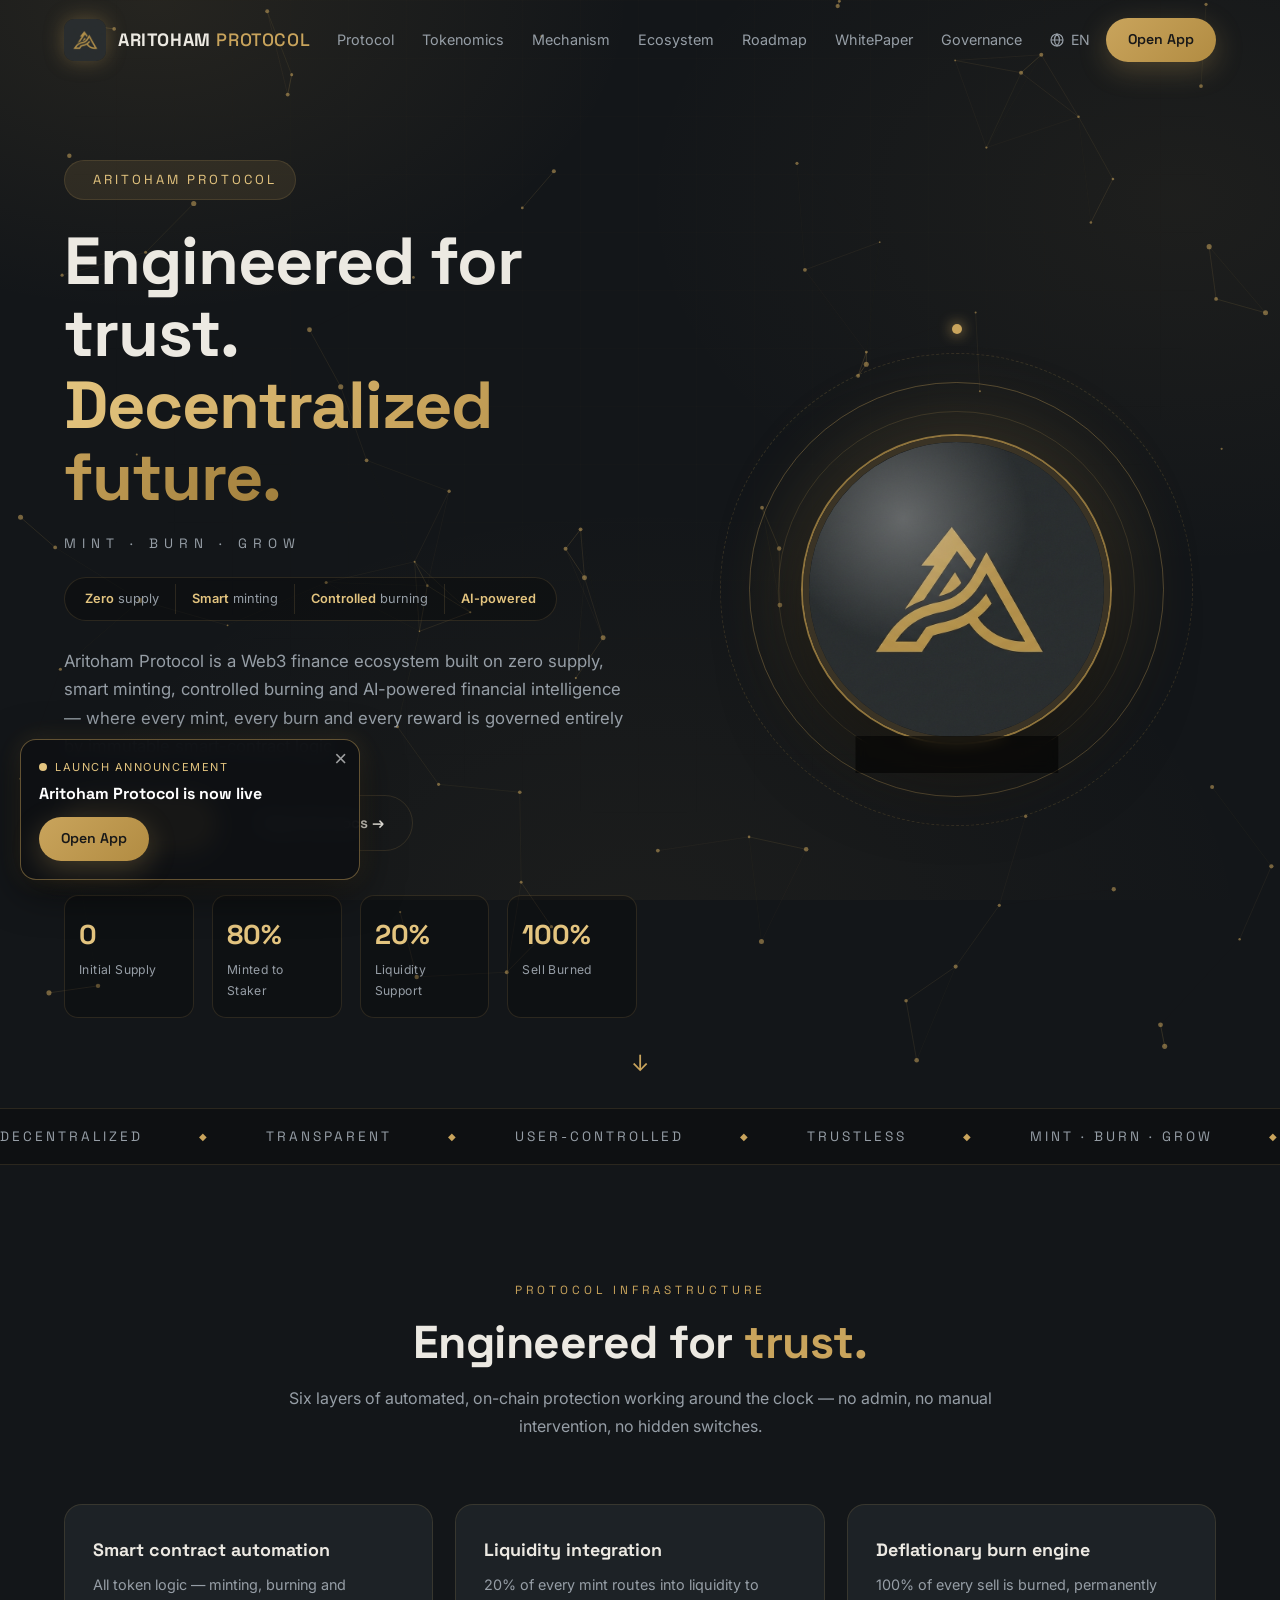
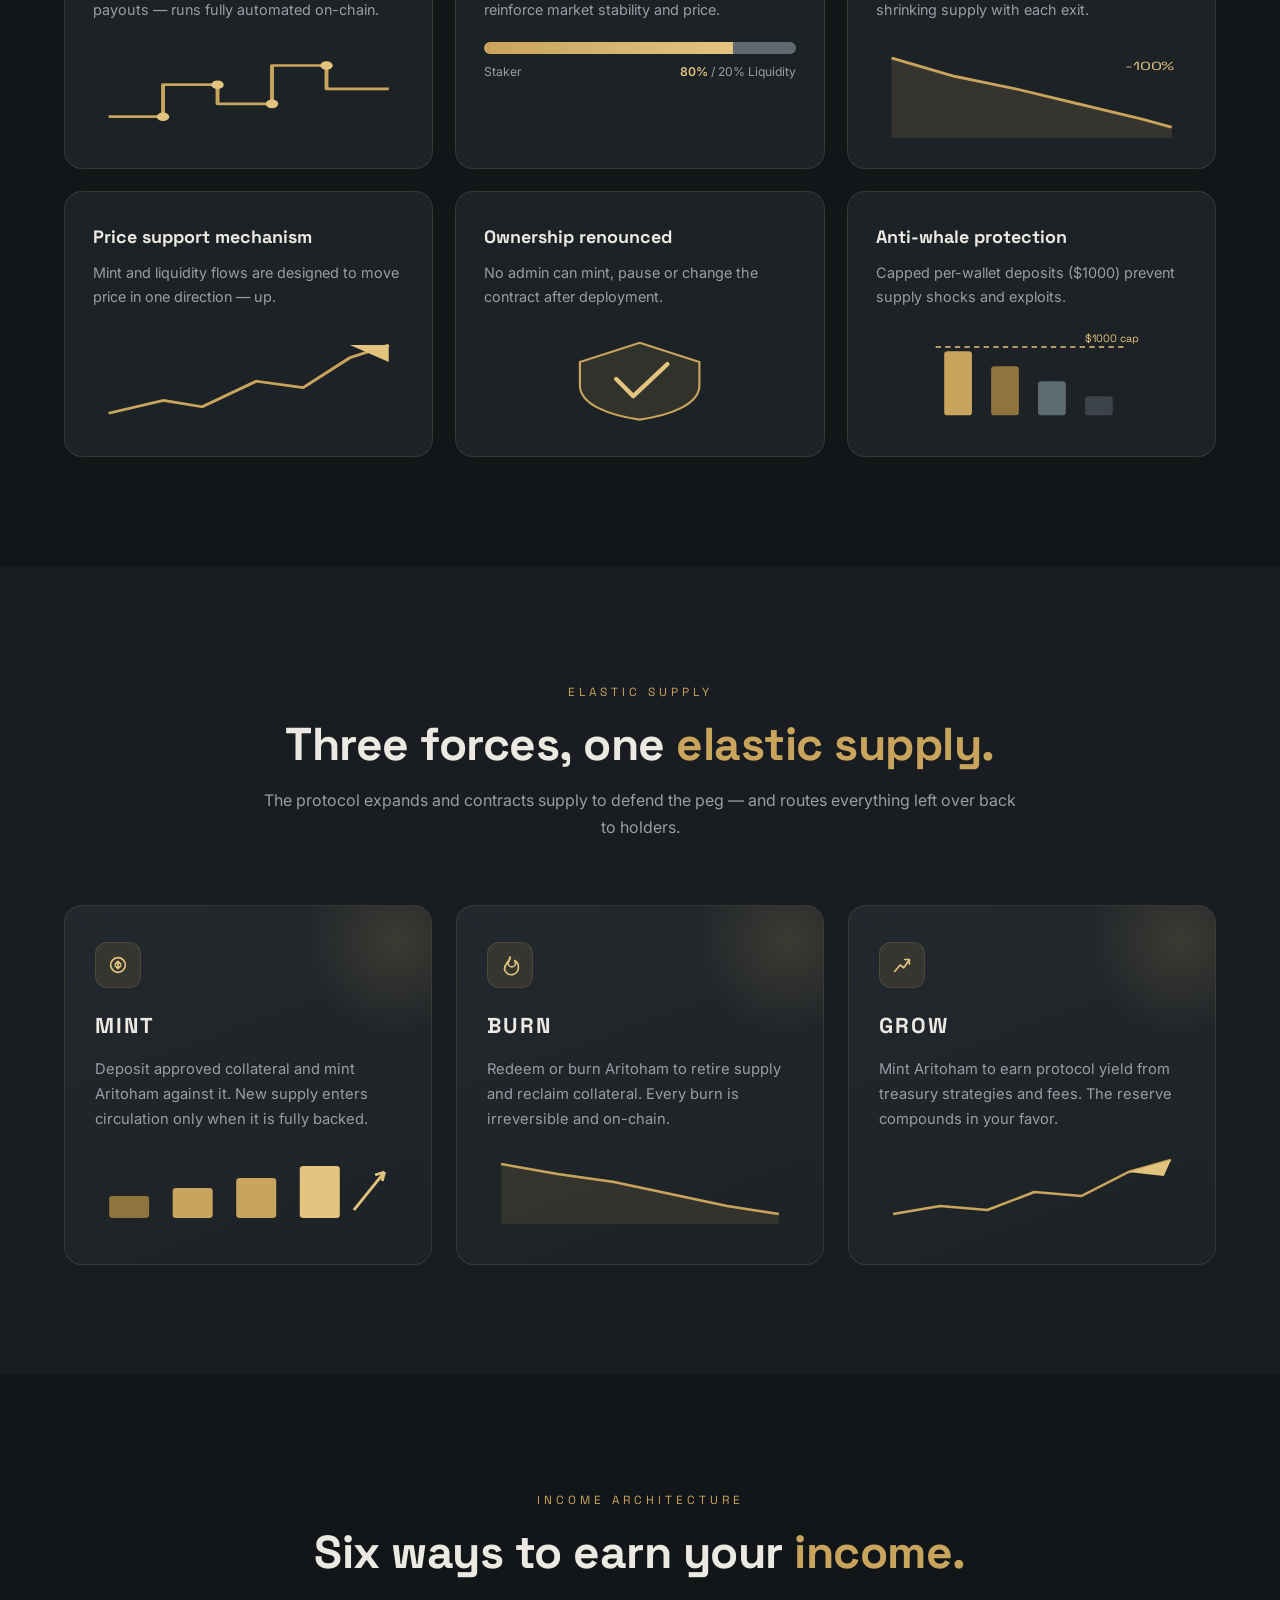
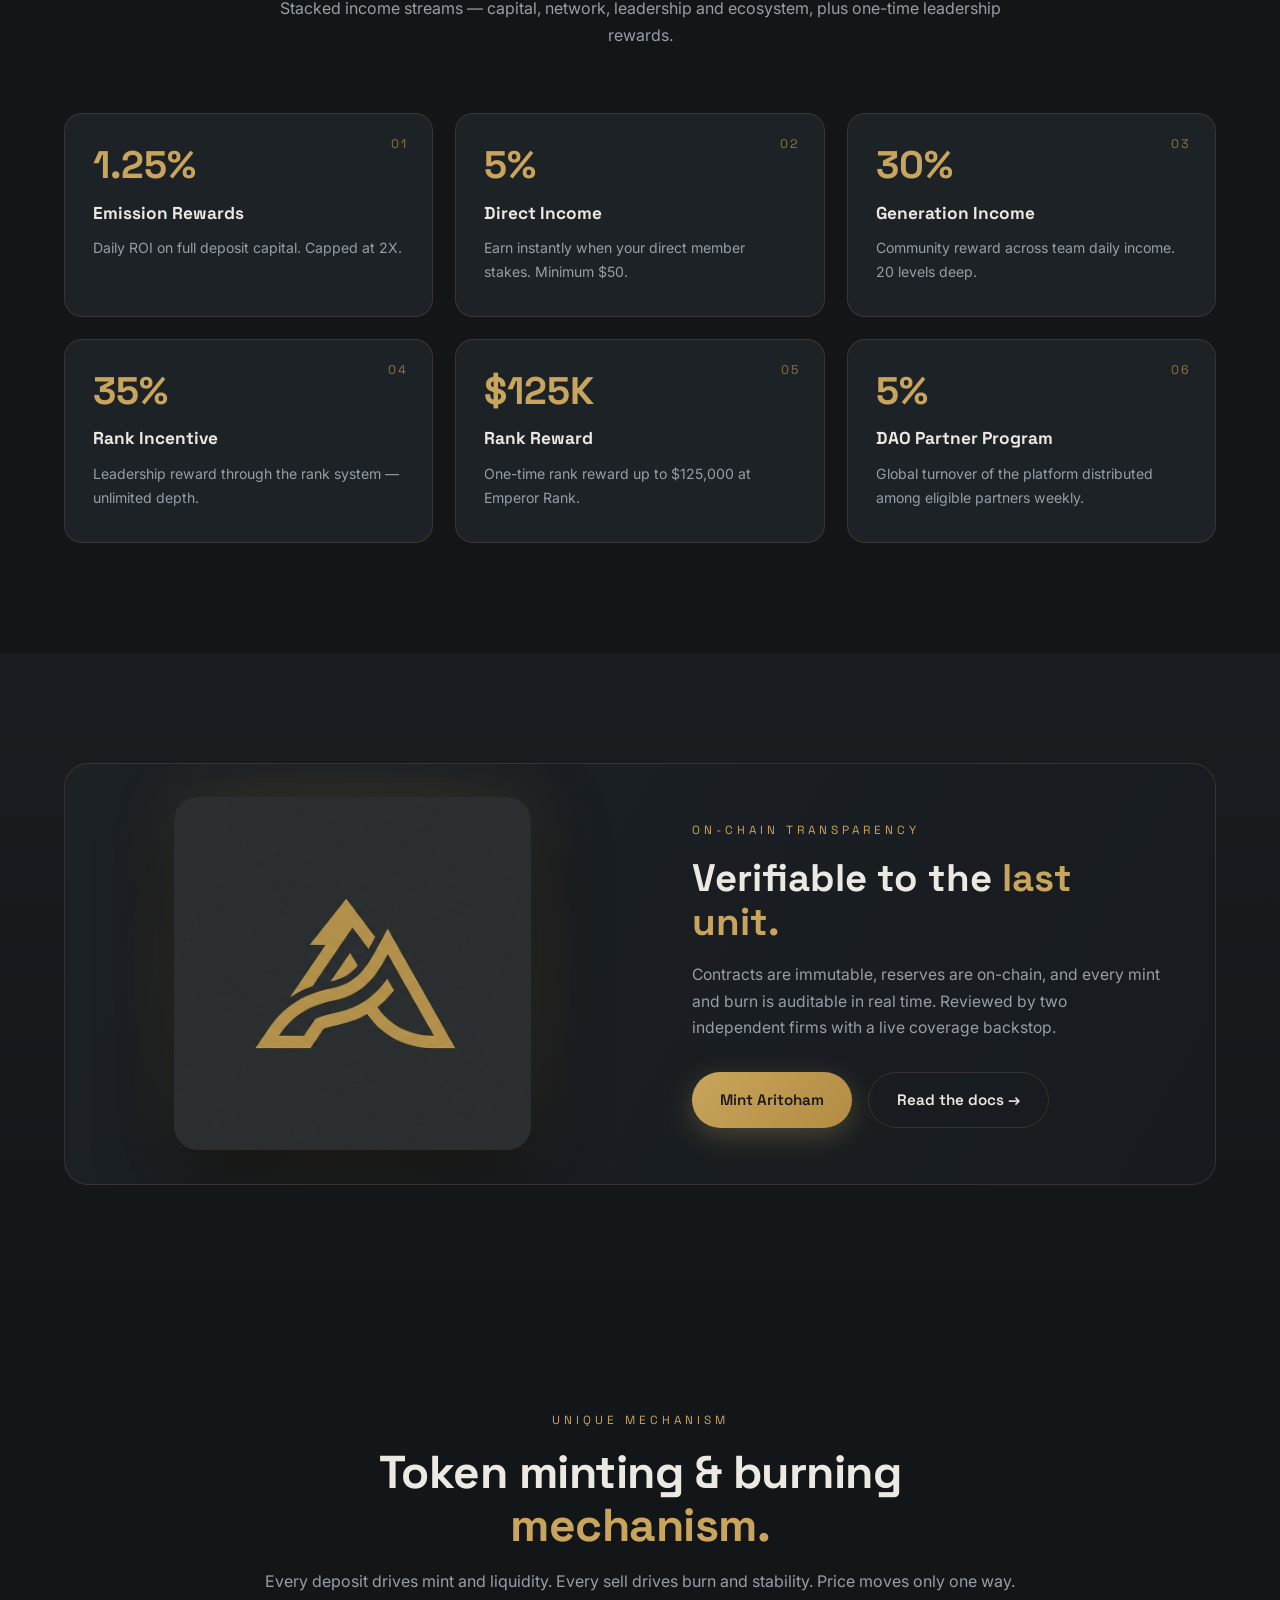
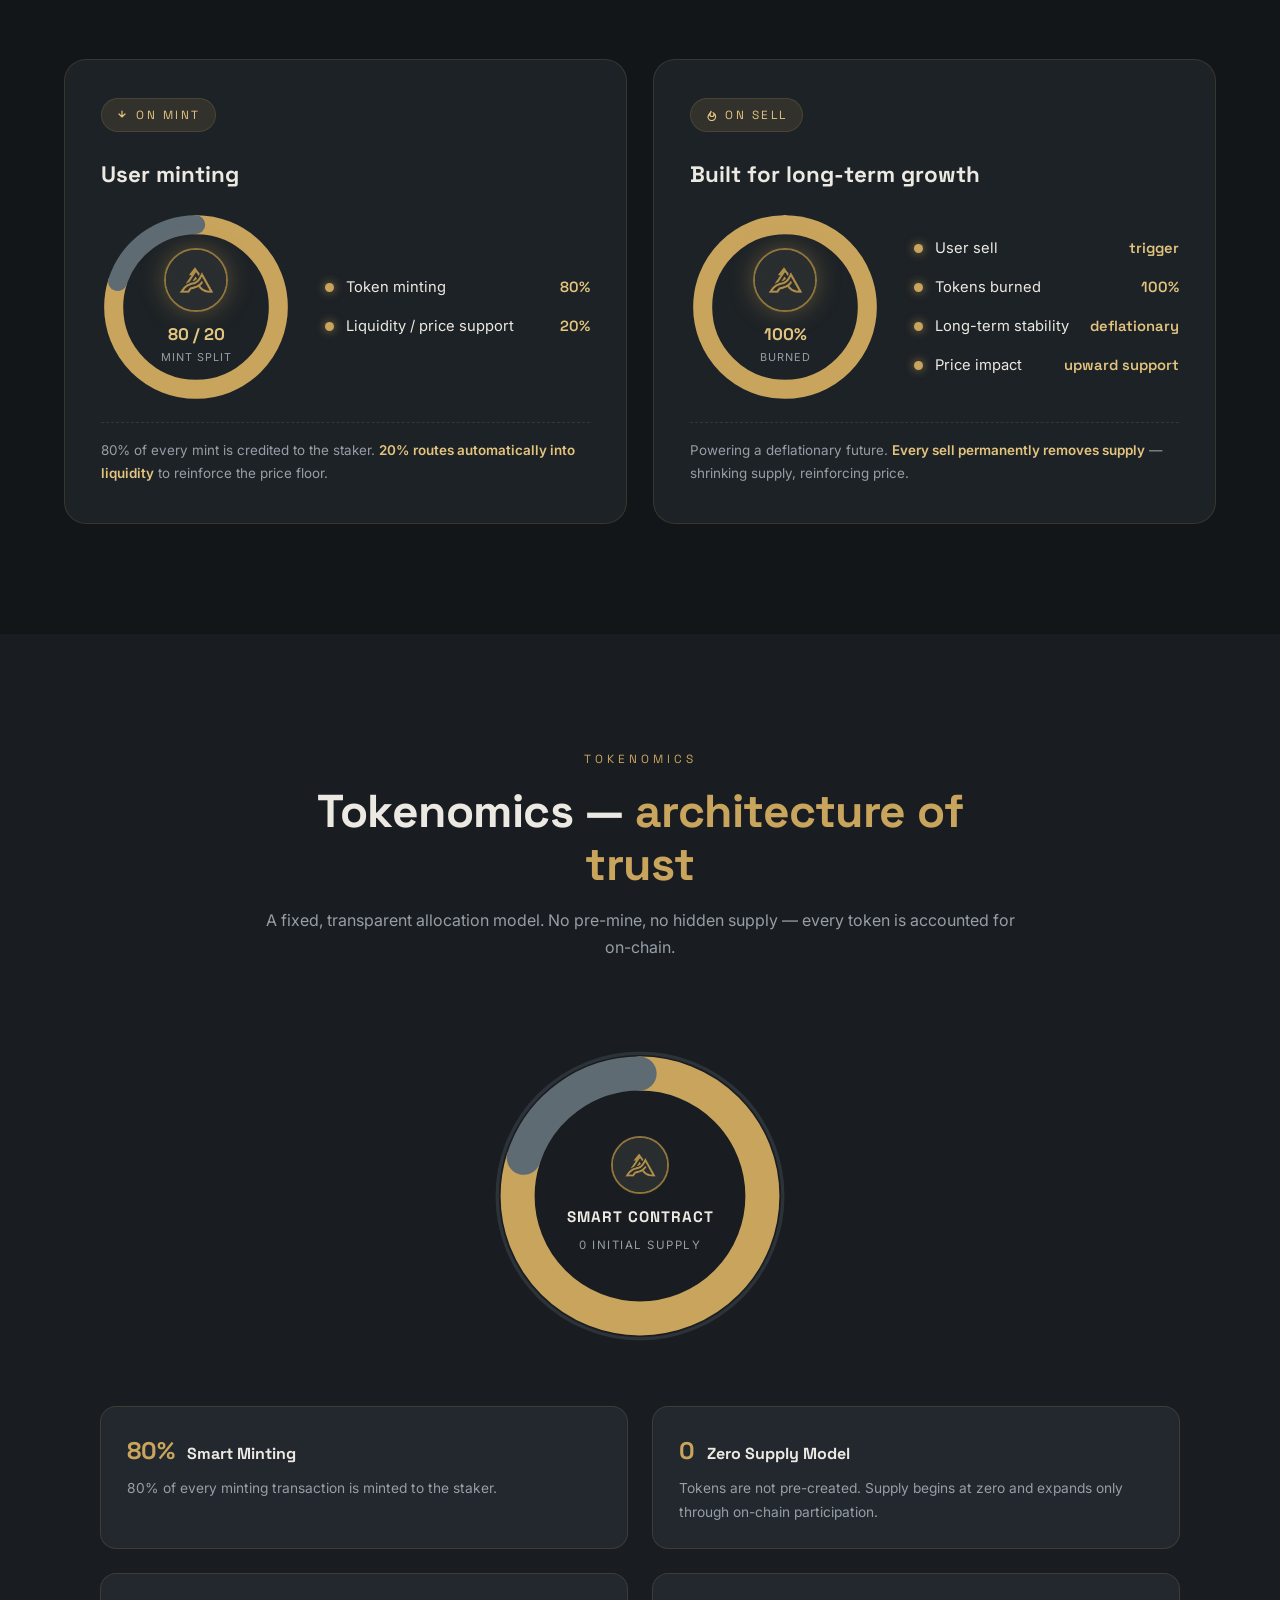
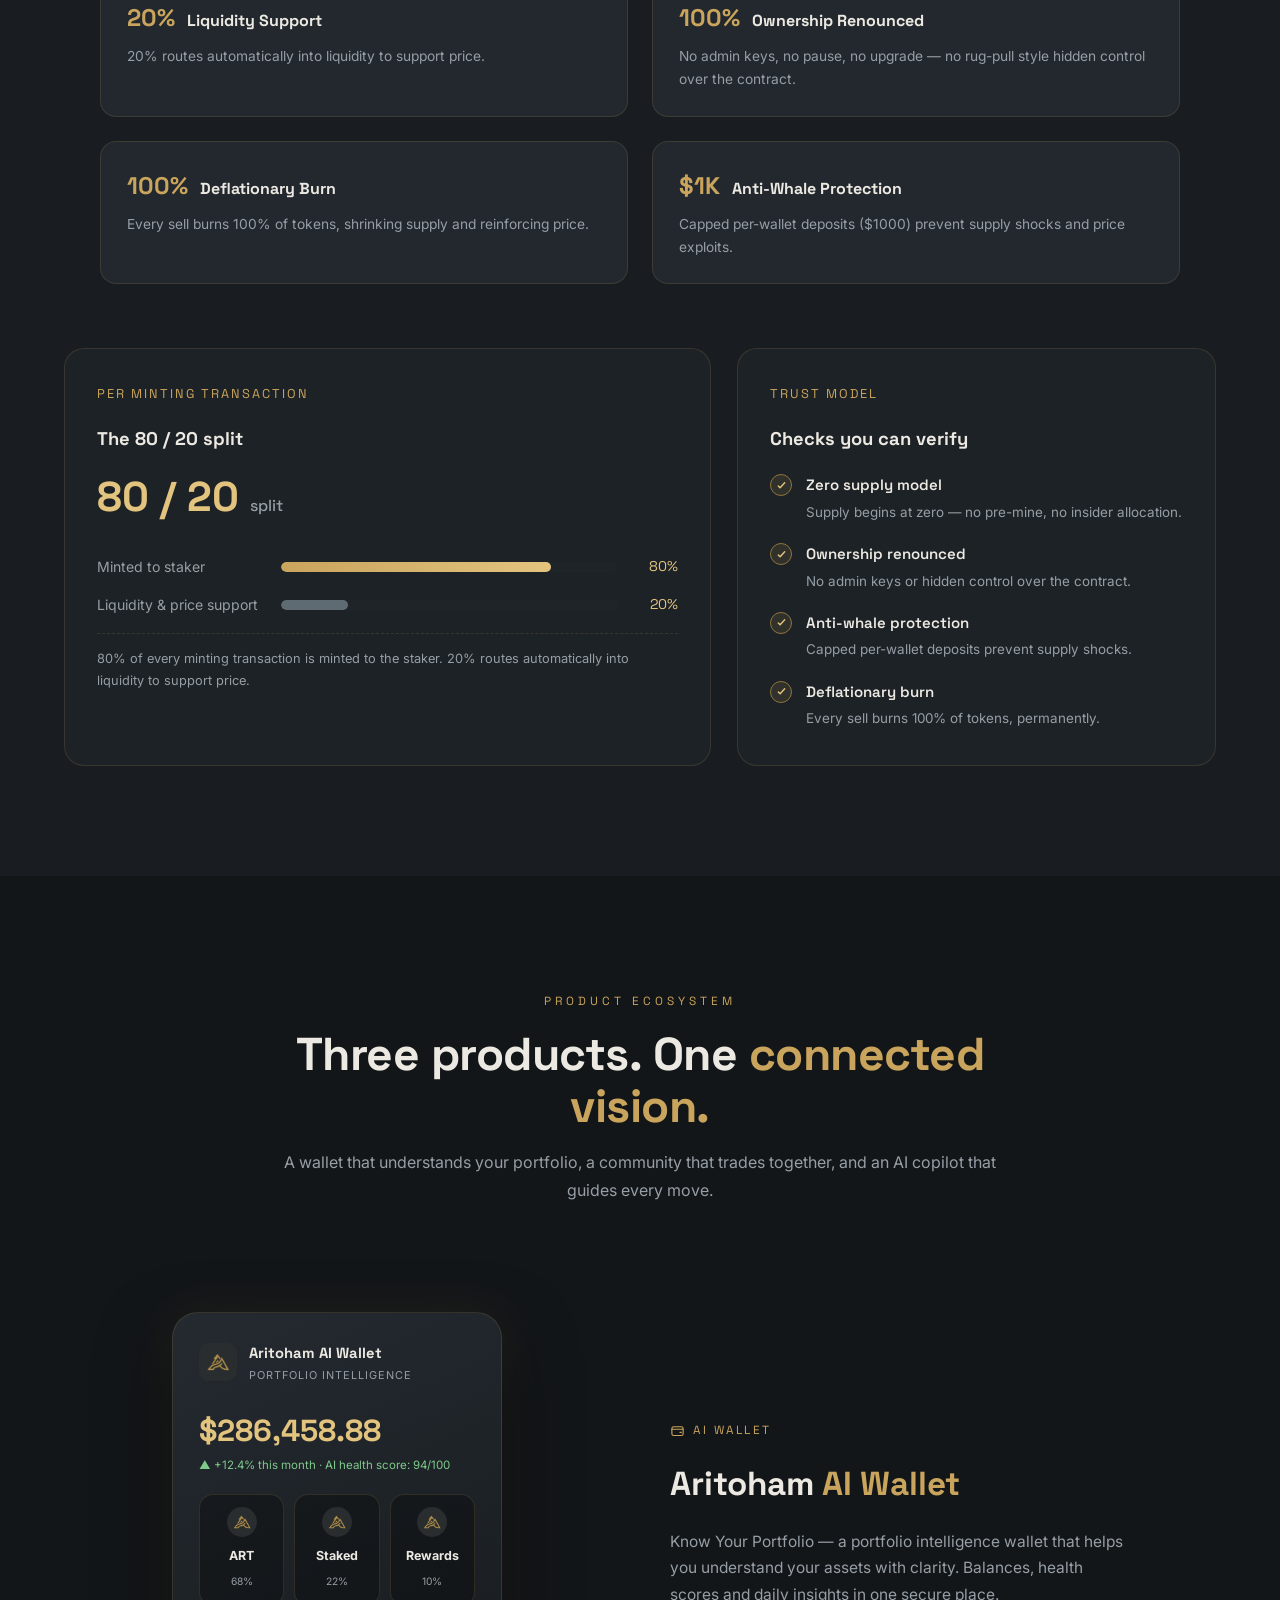
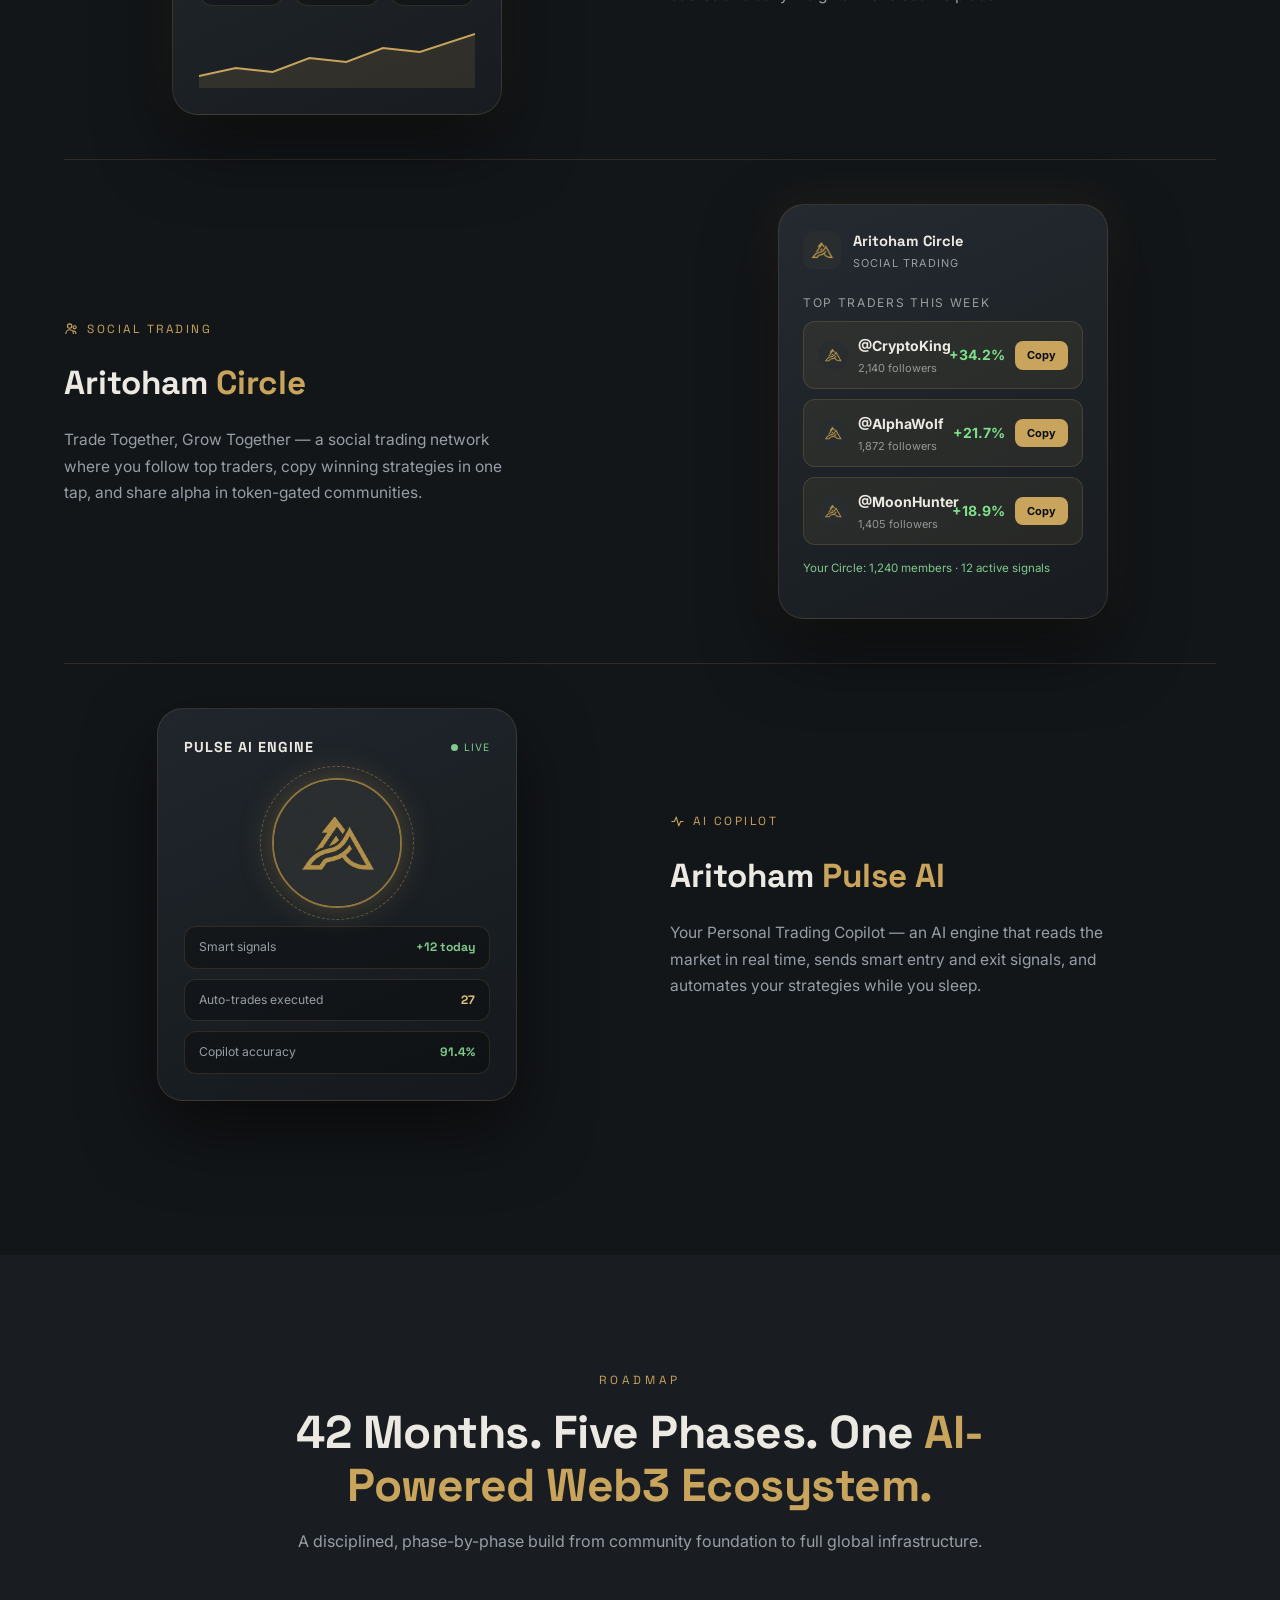
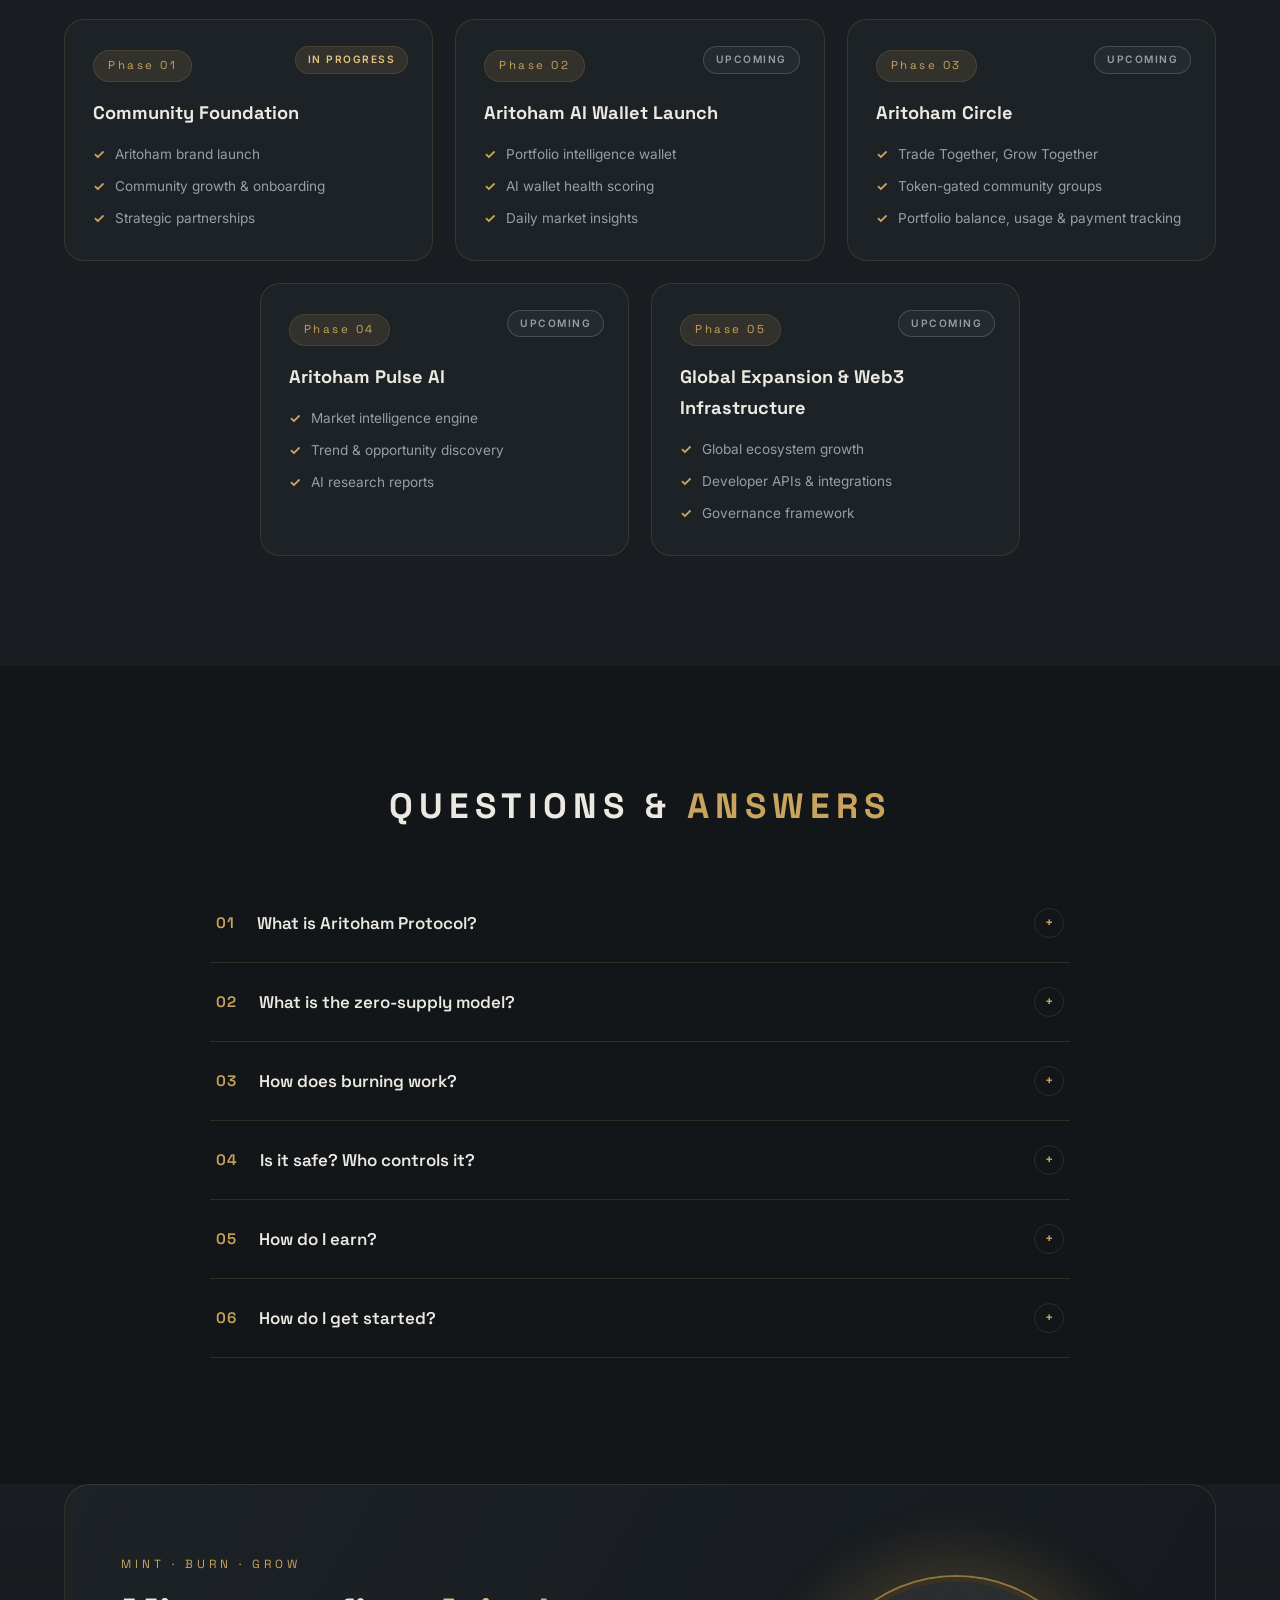
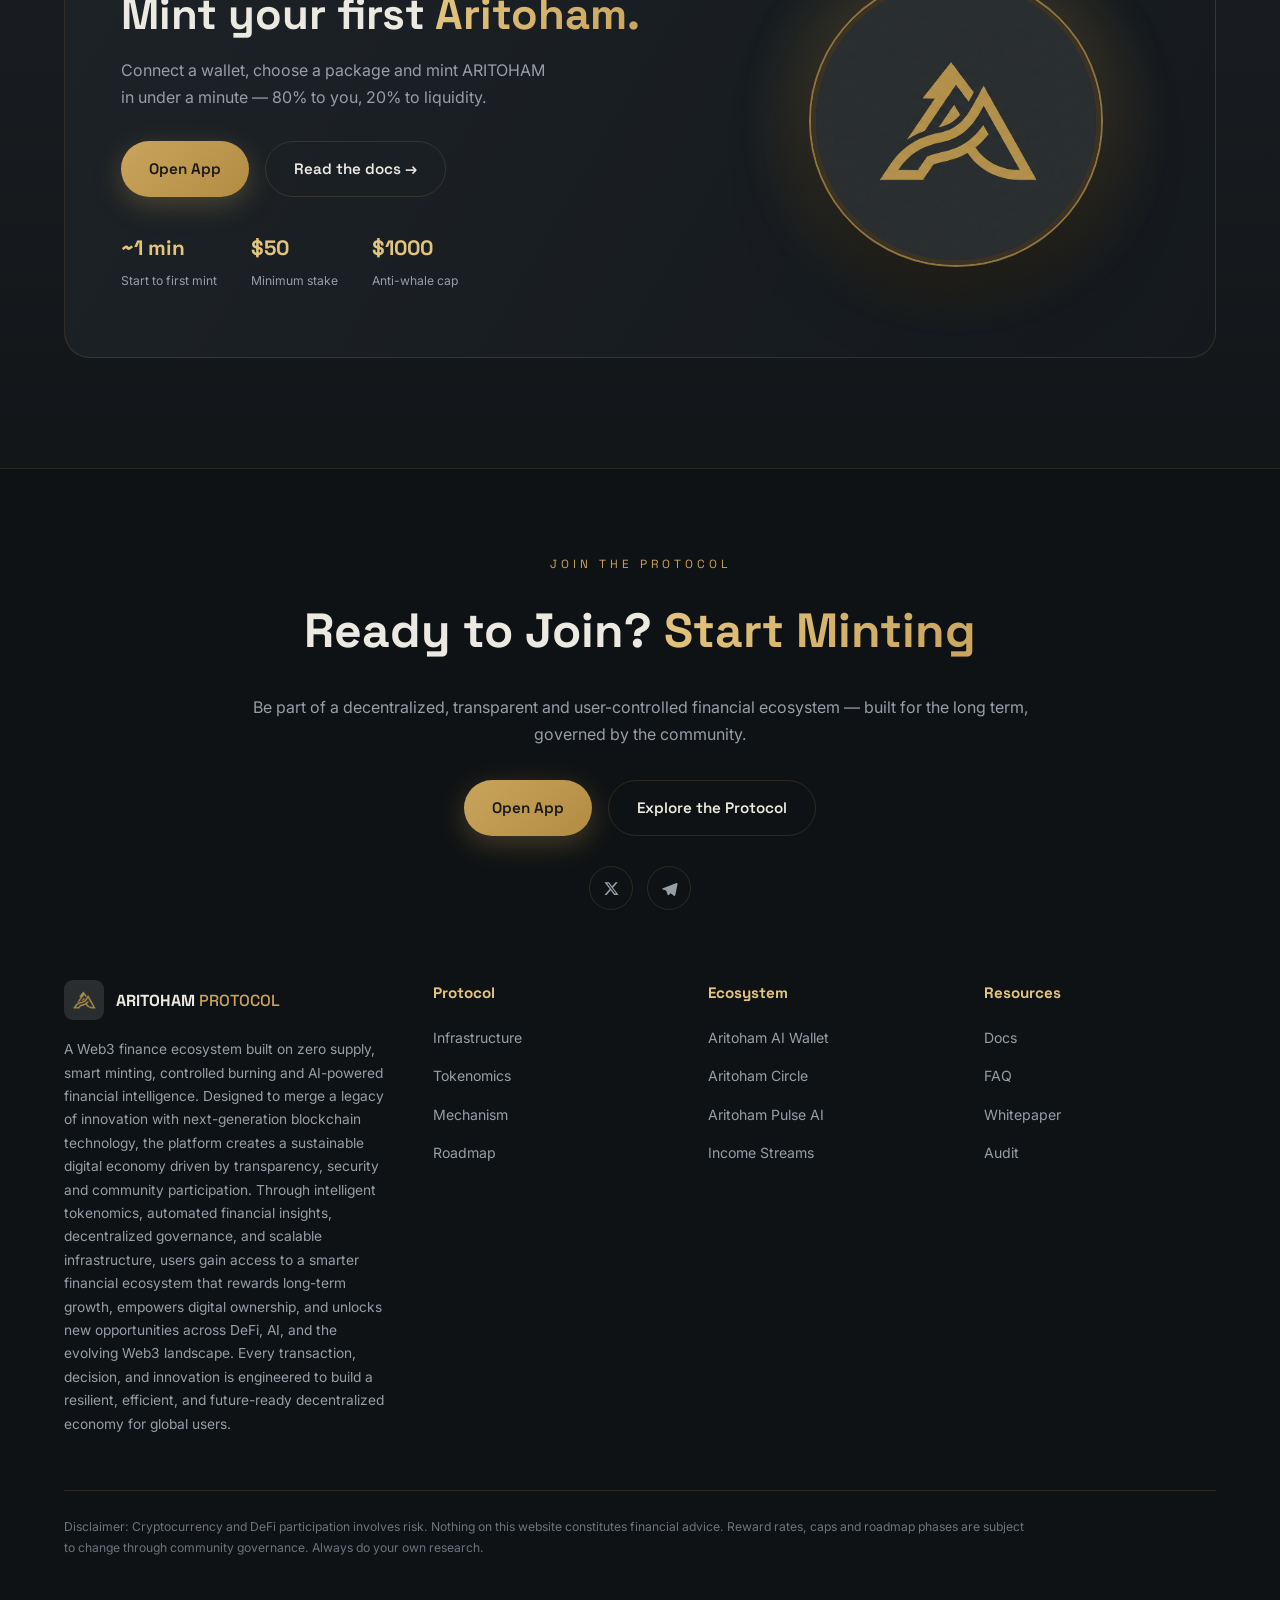
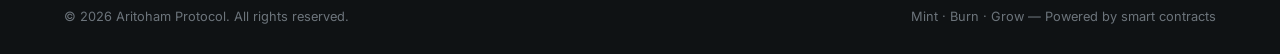
==== index.html @ d70d18da "white paper added" ====
<!DOCTYPE html>
<html lang="en">
<head>
  <meta charset="UTF-8" />
  <meta name="viewport" content="width=device-width, initial-scale=1.0" />
  <title>Aritoham Protocol — Mint · Burn · Grow | Zero Supply. Smart Minting. AI-Powered Finance.</title>
  <meta name="description" content="Aritoham Protocol is a Web3 finance ecosystem built on zero supply, smart minting, controlled burning and AI-powered financial intelligence." />
  <link rel="icon" type="image/png" href="assets/logo.png" />
  <link rel="preconnect" href="https://fonts.googleapis.com" />
  <link rel="preconnect" href="https://fonts.gstatic.com" crossorigin />
  <link href="https://fonts.googleapis.com/css2?family=Inter:wght@400;500;600&family=Space+Grotesk:wght@500;600;700&display=swap" rel="stylesheet" />
  <link rel="stylesheet" href="styles.css" />
</head>
<body>

  <div class="bg-glow"></div>
  <div class="bg-grid"></div>

  <!-- ================= HEADER ================= -->
  <header id="header">
    <div class="container nav">
      <a href="#home" class="brand">
        <img src="assets/logo.png" alt="Aritoham Protocol logo" />
        <span>ARITOHAM <em>PROTOCOL</em></span>
      </a>

      <ul class="nav-links" id="navLinks">
        <li><a href="#protocol" class="nav-a">Protocol</a></li>
        <li><a href="#tokenomics" class="nav-a">Tokenomics</a></li>
        <li><a href="#mechanism" class="nav-a">Mechanism</a></li>
        <li><a href="#ecosystem" class="nav-a">Ecosystem</a></li>
        <li><a href="#roadmap" class="nav-a">Roadmap</a></li>
        <li><a href="whitepaper.html" target="_blank" class="nav-a">WhitePaper</a></li>
        <li><a href="#faq" class="nav-a">Governance</a></li>
      </ul>

      <div class="nav-right">
        <span class="lang">
          <svg viewBox="0 0 24 24" fill="none" stroke-width="1.8"><circle cx="12" cy="12" r="9"/><path d="M3 12h18M12 3c2.5 2.6 3.8 5.7 3.8 9S14.5 18.4 12 21c-2.5-2.6-3.8-5.7-3.8-9S9.5 5.6 12 3z"/></svg>
          EN
        </span>
        <a href="#mint" class="btn btn-gold btn-sm">Open App</a>
        <button class="hamburger" id="hamburger" aria-label="Toggle menu"><span></span><span></span><span></span></button>
      </div>
    </div>
  </header>

  <!-- ================= HERO ================= -->
  <section class="hero" id="home">
    <canvas id="particles"></canvas>
    <div class="container">
      <div>
        <div class="hero-badge reveal"><span class="dot"></span> ARITOHAM PROTOCOL</div>
        <h1 class="reveal">Engineered for trust.<br /><span class="gold">Decentralized future.</span></h1>
        <div class="tagline reveal">Mint · Burn · Grow</div>
        <div class="hero-pill reveal">
          <span><b>Zero</b> supply</span><span><b>Smart</b> minting</span><span><b>Controlled</b> burning</span><span><b>AI-powered</b></span>
        </div>
        <p class="lead reveal">
          Aritoham Protocol is a Web3 finance ecosystem built on zero supply, smart minting,
          controlled burning and AI-powered financial intelligence — where every mint, every
          burn and every reward is governed entirely by immutable smart-contract logic.
        </p>
        <div class="hero-btns reveal">
          <a href="#mint" class="btn btn-gold">Connect now</a>
          <a href="#faq" class="btn btn-ghost">Read the docs &rarr;</a>
        </div>
        <div class="hero-stats reveal">
          <div class="stat"><div class="num" data-count="0">0</div><div class="lbl">Initial Supply</div></div>
          <div class="stat"><div class="num"><span data-count="80">0</span>%</div><div class="lbl">Minted to Staker</div></div>
          <div class="stat"><div class="num"><span data-count="20">0</span>%</div><div class="lbl">Liquidity Support</div></div>
          <div class="stat"><div class="num"><span data-count="100">0</span>%</div><div class="lbl">Sell Burned</div></div>
        </div>
      </div>

      <div class="hero-visual reveal">
        <div class="coin-wrap">
          <div class="coin-ring"></div>
          <div class="coin-ring r2"></div>
          <div class="coin-ring r3"></div>
          <div class="coin-orbit"><i></i></div>
          <div class="coin"><img src="assets/logo.png" alt="Aritoham coin" /></div>
          <div class="coin-chip">ARITOHAM PROTOCOL</div>
        </div>
      </div>
    </div>
    <div class="scroll-hint">&darr;</div>
  </section>

  <!-- ================= MARQUEE ================= -->
  <div class="marquee" aria-hidden="true">
    <div class="marquee-track">
      <span>Decentralized</span><span>Transparent</span><span>User-Controlled</span><span>Trustless</span>
      <span>Mint · Burn · Grow</span><span>AI-Powered Intelligence</span>
      <span>Decentralized</span><span>Transparent</span><span>User-Controlled</span><span>Trustless</span>
      <span>Mint · Burn · Grow</span><span>AI-Powered Intelligence</span>
    </div>
  </div>

  <!-- ================= ENGINEERED FOR TRUST ================= -->
  <section id="protocol">
    <div class="container">
      <div class="section-head reveal">
        <span class="eyebrow">Protocol Infrastructure</span>
        <h2>Engineered for <span class="gold">trust.</span></h2>
        <p>Six layers of automated, on-chain protection working around the clock — no admin, no manual intervention, no hidden switches.</p>
      </div>

      <div class="trust-grid">
        <div class="t-card reveal">
          <h3>Smart contract automation</h3>
          <p>All token logic — minting, burning and payouts — runs fully automated on-chain.</p>
          <div class="chart">
            <svg viewBox="0 0 200 90" preserveAspectRatio="none">
              <path d="M10 70 L45 70 L45 40 L80 40 L80 58 L115 58 L115 22 L150 22 L150 44 L190 44" fill="none" stroke="#c9a45c" stroke-width="2.5" stroke-linejoin="round"/>
              <circle cx="45" cy="70" r="4" fill="#e3c47f"/><circle cx="80" cy="40" r="4" fill="#e3c47f"/><circle cx="115" cy="58" r="4" fill="#e3c47f"/><circle cx="150" cy="22" r="4" fill="#e3c47f"/>
            </svg>
          </div>
        </div>

        <div class="t-card reveal" style="transition-delay:.07s">
          <h3>Liquidity integration</h3>
          <p>20% of every mint routes into liquidity to reinforce market stability and price.</p>
          <div class="split-bar"><i class="b1"></i><i class="b2"></i></div>
          <div class="split-lbl"><span>Staker</span><span><b>80%</b> / 20% Liquidity</span></div>
        </div>

        <div class="t-card reveal" style="transition-delay:.14s">
          <h3>Deflationary burn engine</h3>
          <p>100% of every sell is burned, permanently shrinking supply with each exit.</p>
          <div class="chart">
            <svg viewBox="0 0 200 90" preserveAspectRatio="none">
              <path d="M10 15 L50 32 L90 44 L130 58 L170 72 L190 80" fill="none" stroke="#c9a45c" stroke-width="2.5"/>
              <path d="M10 15 L50 32 L90 44 L130 58 L170 72 L190 80 L190 90 L10 90 Z" fill="rgba(201,164,92,.14)"/>
              <text x="160" y="26" fill="#e3c47f" font-size="11" font-family="Space Grotesk">-100%</text>
            </svg>
          </div>
        </div>

        <div class="t-card reveal">
          <h3>Price support mechanism</h3>
          <p>Mint and liquidity flows are designed to move price in one direction — up.</p>
          <div class="chart">
            <svg viewBox="0 0 200 90" preserveAspectRatio="none">
              <path d="M10 78 L45 66 L70 72 L105 48 L135 54 L165 26 L190 14" fill="none" stroke="#c9a45c" stroke-width="2.5" stroke-linejoin="round"/>
              <path d="M165 14 L190 14 L190 30 Z" fill="#e3c47f"/>
            </svg>
          </div>
        </div>

        <div class="t-card reveal" style="transition-delay:.07s">
          <h3>Ownership renounced</h3>
          <p>No admin can mint, pause or change the contract after deployment.</p>
          <div class="chart">
            <svg viewBox="0 0 200 90">
              <path d="M100 12 L156 30 V52 C156 70 128 80 100 84 C72 80 44 70 44 52 V30 Z" fill="rgba(201,164,92,.12)" stroke="#c9a45c" stroke-width="2"/>
              <path d="M78 46 L94 62 L126 32" fill="none" stroke="#e3c47f" stroke-width="4" stroke-linecap="round" stroke-linejoin="round"/>
            </svg>
          </div>
        </div>

        <div class="t-card reveal" style="transition-delay:.14s">
          <h3>Anti-whale protection</h3>
          <p>Capped per-wallet deposits ($1000) prevent supply shocks and exploits.</p>
          <div class="chart">
            <svg viewBox="0 0 200 90">
              <rect x="18"  y="20" width="26" height="60" rx="3" fill="#c9a45c"/>
              <rect x="62"  y="34" width="26" height="46" rx="3" fill="#8f743d"/>
              <rect x="106" y="48" width="26" height="32" rx="3" fill="#5f6b73"/>
              <rect x="150" y="62" width="26" height="18" rx="3" fill="#3c434a"/>
              <line x1="10" y1="16" x2="190" y2="16" stroke="#e3c47f" stroke-width="1.5" stroke-dasharray="5 4"/>
              <text x="150" y="11" fill="#e3c47f" font-size="10" font-family="Space Grotesk">$1000 cap</text>
            </svg>
          </div>
        </div>
      </div>
    </div>
  </section>

  <!-- ================= THREE FORCES ================= -->
  <section class="band-2" id="forces">
    <div class="container">
      <div class="section-head reveal">
        <span class="eyebrow">Elastic Supply</span>
        <h2>Three forces, one <span class="gold">elastic supply.</span></h2>
        <p>The protocol expands and contracts supply to defend the peg — and routes everything left over back to holders.</p>
      </div>

      <div class="forces">
        <div class="force-card reveal">
          <div class="f-ico"><svg viewBox="0 0 24 24"><circle cx="12" cy="12" r="8"/><path d="M12 8v8M9 11l3-3 3 3M9 13l3 3 3-3"/></svg></div>
          <h3>MINT</h3>
          <p>Deposit approved collateral and mint Aritoham against it. New supply enters circulation only when it is fully backed.</p>
          <div class="f-chart">
            <svg viewBox="0 0 260 74" preserveAspectRatio="none">
              <rect x="12"  y="46" width="34" height="22" rx="3" fill="#8f743d"/>
              <rect x="66"  y="38" width="34" height="30" rx="3" fill="#c9a45c"/>
              <rect x="120" y="28" width="34" height="40" rx="3" fill="#c9a45c"/>
              <rect x="174" y="16" width="34" height="52" rx="3" fill="#e3c47f"/>
              <path d="M220 60 L246 22" stroke="#e3c47f" stroke-width="2.5"/><path d="M246 22 l-8 3 M246 22 l-2 9" stroke="#e3c47f" stroke-width="2.5"/>
            </svg>
          </div>
        </div>

        <div class="force-card reveal" style="transition-delay:.1s">
          <div class="f-ico"><svg viewBox="0 0 24 24"><path d="M12 3c1 3-2 4-2 7a4 4 0 008 0c0-1-.5-2-1-3 2 1 4 3.5 4 6.5A7 7 0 016 16.5C6 10 12 8.5 12 3z"/></svg></div>
          <h3>BURN</h3>
          <p>Redeem or burn Aritoham to retire supply and reclaim collateral. Every burn is irreversible and on-chain.</p>
          <div class="f-chart">
            <svg viewBox="0 0 260 74" preserveAspectRatio="none">
              <path d="M12 14 L60 24 L108 32 L156 44 L204 56 L248 64" fill="none" stroke="#c9a45c" stroke-width="2.5"/>
              <path d="M12 14 L60 24 L108 32 L156 44 L204 56 L248 64 L248 74 L12 74 Z" fill="rgba(201,164,92,.12)"/>
            </svg>
          </div>
        </div>

        <div class="force-card reveal" style="transition-delay:.2s">
          <div class="f-ico"><svg viewBox="0 0 24 24"><path d="M4 19 L10 12 L14 15 L20 6"/><path d="M15 6h5v5"/></svg></div>
          <h3>GROW</h3>
          <p>Mint Aritoham to earn protocol yield from treasury strategies and fees. The reserve compounds in your favor.</p>
          <div class="f-chart">
            <svg viewBox="0 0 260 74" preserveAspectRatio="none">
              <path d="M12 64 L52 56 L92 60 L132 42 L172 46 L212 22 L248 10" fill="none" stroke="#c9a45c" stroke-width="2.5" stroke-linejoin="round"/>
              <path d="M212 22 L248 10 L242 26 Z" fill="#e3c47f"/>
            </svg>
          </div>
        </div>
      </div>
    </div>
  </section>

  <!-- ================= SIX WAYS TO EARN ================= -->
  <section id="income">
    <div class="container">
      <div class="section-head reveal">
        <span class="eyebrow">Income Architecture</span>
        <h2>Six ways to earn your <span class="gold">income.</span></h2>
        <p>Stacked income streams — capital, network, leadership and ecosystem, plus one-time leadership rewards.</p>
      </div>

      <div class="income-grid">
        <div class="inc-card reveal">
          <span class="idx">01</span>
          <div class="pct">1.25%</div>
          <h3>Emission Rewards</h3>
          <p>Daily ROI on full deposit capital. Capped at 2X.</p>
        </div>
        <div class="inc-card reveal" style="transition-delay:.06s">
          <span class="idx">02</span>
          <div class="pct">5%</div>
          <h3>Direct Income</h3>
          <p>Earn instantly when your direct member stakes. Minimum $50.</p>
        </div>
        <div class="inc-card reveal" style="transition-delay:.12s">
          <span class="idx">03</span>
          <div class="pct">30%</div>
          <h3>Generation Income</h3>
          <p>Community reward across team daily income. 20 levels deep.</p>
        </div>
        <div class="inc-card reveal">
          <span class="idx">04</span>
          <div class="pct">35%</div>
          <h3>Rank Incentive</h3>
          <p>Leadership reward through the rank system — unlimited depth.</p>
        </div>
        <div class="inc-card reveal" style="transition-delay:.06s">
          <span class="idx">05</span>
          <div class="pct">$125K</div>
          <h3>Rank Reward</h3>
          <p>One-time rank reward up to $125,000 at Emperor Rank.</p>
        </div>
        <div class="inc-card reveal" style="transition-delay:.12s">
          <span class="idx">06</span>
          <div class="pct">5%</div>
          <h3>DAO Partner Program</h3>
          <p>Global turnover of the platform distributed among eligible partners weekly.</p>
        </div>
      </div>
    </div>
  </section>

  <!-- ================= VERIFIABLE ================= -->
  <section class="band-3" id="verify">
    <div class="container">
      <div class="verify reveal">
        <div class="v-visual">
          <img src="assets/logo.png" alt="Aritoham Protocol emblem" />
        </div>
        <div class="v-copy">
          <span class="eyebrow">On-Chain Transparency</span>
          <h2>Verifiable to the <span class="gold">last unit.</span></h2>
          <p>
            Contracts are immutable, reserves are on-chain, and every mint and burn is auditable
            in real time. Reviewed by two independent firms with a live coverage backstop.
          </p>
          <div class="hero-btns" style="margin-bottom:0">
            <a href="#mint" class="btn btn-gold">Mint Aritoham</a>
            <a href="#faq" class="btn btn-ghost">Read the docs &rarr;</a>
          </div>
        </div>
      </div>
    </div>
  </section>

  <!-- ================= MECHANISM ================= -->
  <section id="mechanism">
    <div class="container">
      <div class="section-head reveal">
        <span class="eyebrow">Unique Mechanism</span>
        <h2>Token minting &amp; burning <span class="gold">mechanism.</span></h2>
        <p>Every deposit drives mint and liquidity. Every sell drives burn and stability. Price moves only one way.</p>
      </div>

      <div class="mech-grid">
        <div class="mech-panel reveal">
          <span class="m-tag">
            <svg width="12" height="12" viewBox="0 0 24 24" fill="none" stroke="#e3c47f" stroke-width="2.4" stroke-linecap="round"><path d="M12 4v12M6 10l6 6 6-6"/></svg>
            On Mint
          </span>
          <h3>User minting</h3>
          <div class="mech-flex">
            <div class="ring-wrap">
              <svg viewBox="0 0 120 120">
                <circle cx="60" cy="60" r="52" fill="none" stroke="#2b3238" stroke-width="12"/>
                <circle cx="60" cy="60" r="52" fill="none" stroke="#c9a45c" stroke-width="12" stroke-dasharray="261 326" stroke-linecap="round"/>
                <circle cx="60" cy="60" r="52" fill="none" stroke="#5f6b73" stroke-width="12" stroke-dasharray="65 326" stroke-dashoffset="-261" stroke-linecap="round" transform="rotate(0)"/>
              </svg>
              <div class="ring-center">
                <div class="rc-img"><img src="assets/logo.png" alt="Aritoham" /></div>
                <b>80 / 20</b>
                <span>MINT SPLIT</span>
              </div>
            </div>
            <ul class="mech-list">
              <li><span class="dot"></span> Token minting <span class="val">80%</span></li>
              <li><span class="dot"></span> Liquidity / price support <span class="val">20%</span></li>
            </ul>
          </div>
          <p class="mech-note">80% of every mint is credited to the staker. <b>20% routes automatically into liquidity</b> to reinforce the price floor.</p>
        </div>

        <div class="mech-panel reveal" style="transition-delay:.1s">
          <span class="m-tag">
            <svg width="12" height="12" viewBox="0 0 24 24" fill="none" stroke="#e3c47f" stroke-width="2.4" stroke-linecap="round"><path d="M12 4c1 3-2 4-2 7a4 4 0 008 0c0-1-.5-2-1-3 2 1 4 3.5 4 6.5A7 7 0 016 16.5C6 10 12 8.5 12 4z"/></svg>
            On Sell
          </span>
          <h3>Built for long-term growth</h3>
          <div class="mech-flex">
            <div class="ring-wrap">
              <svg viewBox="0 0 120 120">
                <circle cx="60" cy="60" r="52" fill="none" stroke="#2b3238" stroke-width="12"/>
                <circle cx="60" cy="60" r="52" fill="none" stroke="#c9a45c" stroke-width="12" stroke-dasharray="326 326" stroke-linecap="round"/>
              </svg>
              <div class="ring-center">
                <div class="rc-img"><img src="assets/logo.png" alt="Aritoham" /></div>
                <b>100%</b>
                <span>BURNED</span>
              </div>
            </div>
            <ul class="mech-list">
              <li><span class="dot"></span> User sell <span class="val">trigger</span></li>
              <li><span class="dot"></span> Tokens burned <span class="val">100%</span></li>
              <li><span class="dot"></span> Long-term stability <span class="val">deflationary</span></li>
              <li><span class="dot"></span> Price impact <span class="val">upward support</span></li>
            </ul>
          </div>
          <p class="mech-note">Powering a deflationary future. <b>Every sell permanently removes supply</b> — shrinking supply, reinforcing price.</p>
        </div>
      </div>
    </div>
  </section>

  <!-- ================= TOKENOMICS ================= -->
  <section class="band-2" id="tokenomics">
    <div class="container">
      <div class="section-head reveal">
        <span class="eyebrow">Tokenomics</span>
        <h2>Tokenomics — <span class="gold">architecture of trust</span></h2>
        <p>A fixed, transparent allocation model. No pre-mine, no hidden supply — every token is accounted for on-chain.</p>
      </div>

      <div class="toko-wrap">
        <div class="toko-center reveal">
          <div class="toko-donut">
            <svg viewBox="0 0 200 200">
              <circle cx="100" cy="100" r="84" fill="none" stroke="#2b3238" stroke-width="2"/>
              <circle cx="100" cy="100" r="72" fill="none" stroke="#23282d" stroke-width="20"/>
              <circle cx="100" cy="100" r="72" fill="none" stroke="#c9a45c" stroke-width="20" stroke-dasharray="361 452" stroke-linecap="round"/>
              <circle cx="100" cy="100" r="72" fill="none" stroke="#5f6b73" stroke-width="20" stroke-dasharray="90 452" stroke-dashoffset="-362" stroke-linecap="round"/>
            </svg>
            <div class="td-center">
              <img src="assets/logo.png" alt="Aritoham" />
              <b>SMART CONTRACT</b>
              <span>0 initial supply</span>
            </div>
          </div>
        </div>

        <div class="toko-cards">
          <div class="toko-spacer"></div>
          <div class="toko-row">
            <div class="toko-card reveal"><div class="tc-top"><span class="tc-num">80%</span><h4>Smart Minting</h4></div><p>80% of every minting transaction is minted to the staker.</p></div>
            <div class="toko-card reveal" style="transition-delay:.06s"><div class="tc-top"><span class="tc-num">0</span><h4>Zero Supply Model</h4></div><p>Tokens are not pre-created. Supply begins at zero and expands only through on-chain participation.</p></div>
          </div>
          <div class="toko-row">
            <div class="toko-card reveal" style="transition-delay:.12s"><div class="tc-top"><span class="tc-num">20%</span><h4>Liquidity Support</h4></div><p>20% routes automatically into liquidity to support price.</p></div>
            <div class="toko-card reveal" style="transition-delay:.18s"><div class="tc-top"><span class="tc-num">100%</span><h4>Ownership Renounced</h4></div><p>No admin keys, no pause, no upgrade — no rug-pull style hidden control over the contract.</p></div>
          </div>
          <div class="toko-row">
            <div class="toko-card reveal" style="transition-delay:.24s"><div class="tc-top"><span class="tc-num">100%</span><h4>Deflationary Burn</h4></div><p>Every sell burns 100% of tokens, shrinking supply and reinforcing price.</p></div>
            <div class="toko-card reveal" style="transition-delay:.3s"><div class="tc-top"><span class="tc-num">$1K</span><h4>Anti-Whale Protection</h4></div><p>Capped per-wallet deposits ($1000) prevent supply shocks and price exploits.</p></div>
          </div>
        </div>
      </div>

      <div class="toko-panels">
        <div class="panel reveal">
          <div class="p-sub">Per minting transaction</div>
          <h3>The 80 / 20 split</h3>
          <div class="big-split">80 / 20 <span style="font-size:1rem;color:var(--muted);font-weight:500">split</span></div>
          <div class="row-bar">
            <span class="lbl">Minted to staker</span>
            <span class="track"><i style="width:80%;background:linear-gradient(90deg,var(--gold),var(--gold-2))"></i></span>
            <span class="v">80%</span>
          </div>
          <div class="row-bar">
            <span class="lbl">Liquidity &amp; price support</span>
            <span class="track"><i style="width:20%;background:#5f6b73"></i></span>
            <span class="v">20%</span>
          </div>
          <p class="fine">80% of every minting transaction is minted to the staker. 20% routes automatically into liquidity to support price.</p>
        </div>

        <div class="panel reveal" style="transition-delay:.1s">
          <div class="p-sub">Trust model</div>
          <h3>Checks you can verify</h3>
          <ul class="check-list" style="margin-top:18px">
            <li><span class="ck"><svg viewBox="0 0 24 24"><path d="M5 13l4 4 10-11"/></svg></span><div><b>Zero supply model</b><span>Supply begins at zero — no pre-mine, no insider allocation.</span></div></li>
            <li><span class="ck"><svg viewBox="0 0 24 24"><path d="M5 13l4 4 10-11"/></svg></span><div><b>Ownership renounced</b><span>No admin keys or hidden control over the contract.</span></div></li>
            <li><span class="ck"><svg viewBox="0 0 24 24"><path d="M5 13l4 4 10-11"/></svg></span><div><b>Anti-whale protection</b><span>Capped per-wallet deposits prevent supply shocks.</span></div></li>
            <li><span class="ck"><svg viewBox="0 0 24 24"><path d="M5 13l4 4 10-11"/></svg></span><div><b>Deflationary burn</b><span>Every sell burns 100% of tokens, permanently.</span></div></li>
          </ul>
        </div>
      </div>
    </div>
  </section>

  <!-- ================= ECOSYSTEM / PRODUCTS ================= -->
  <section id="ecosystem">
    <div class="container">
      <div class="section-head reveal">
        <span class="eyebrow">Product Ecosystem</span>
        <h2>Three products. One <span class="gold">connected vision.</span></h2>
        <p>A wallet that understands your portfolio, a community that trades together, and an AI copilot that guides every move.</p>
      </div>

      <!-- Product 1: AI Wallet -->
      <div class="prod reveal">
        <div class="p-copy">
          <span class="p-kicker"><svg viewBox="0 0 24 24"><rect x="3" y="6" width="18" height="14" rx="3"/><path d="M3 10h18M16 15h2"/></svg> AI Wallet</span>
          <h3>Aritoham <span class="gold">AI Wallet</span></h3>
          <p>
            Know Your Portfolio — a portfolio intelligence wallet that helps you understand your
            assets with clarity. Balances, health scores and daily insights in one secure place.
          </p>
        </div>
        <div class="p-visual">
          <div class="mock-wallet">
            <div class="mw-top">
              <img src="assets/logo.png" alt="Aritoham" />
              <div><b>Aritoham AI Wallet</b><span>PORTFOLIO INTELLIGENCE</span></div>
            </div>
            <div class="mw-val">$286,458.88</div>
            <div class="mw-sub">&#9650; +12.4% this month &middot; AI health score: 94/100</div>
            <div class="mw-coins">
              <div class="mw-coin"><img src="assets/logo.png" alt="ART" /><b>ART</b><span>68%</span></div>
              <div class="mw-coin"><img src="assets/logo.png" alt="Staked" /><b>Staked</b><span>22%</span></div>
              <div class="mw-coin"><img src="assets/logo.png" alt="Rewards" /><b>Rewards</b><span>10%</span></div>
            </div>
            <div class="mw-chart">
              <svg viewBox="0 0 300 64" preserveAspectRatio="none">
                <path d="M0 52 L40 44 L80 48 L120 34 L160 38 L200 24 L240 28 L300 10 L300 64 L0 64 Z" fill="rgba(201,164,92,.13)"/>
                <path d="M0 52 L40 44 L80 48 L120 34 L160 38 L200 24 L240 28 L300 10" fill="none" stroke="#c9a45c" stroke-width="2"/>
              </svg>
            </div>
          </div>
        </div>
      </div>

      <!-- Product 2: Circle (Social Trading Platform) -->
      <div class="prod reveal">
        <div class="p-copy">
          <span class="p-kicker"><svg viewBox="0 0 24 24"><circle cx="9" cy="8" r="3.5"/><circle cx="17" cy="10" r="2.5"/><path d="M3 20c0-3.3 2.7-6 6-6s6 2.7 6 6M14.5 15.5c2.6.4 4.5 2 4.5 4.5"/></svg> Social Trading</span>
          <h3>Aritoham <span class="gold">Circle</span></h3>
          <p>
            Trade Together, Grow Together — a social trading network where you follow top traders,
            copy winning strategies in one tap, and share alpha in token-gated communities.
          </p>
        </div>
        <div class="p-visual">
          <div class="mock-wallet" style="padding:22px 24px;">
            <div class="mw-top">
              <img src="assets/logo.png" alt="Aritoham" />
              <div><b>Aritoham Circle</b><span>SOCIAL TRADING</span></div>
            </div>
            <div style="margin:16px 0 6px;font-size:12px;letter-spacing:.14em;color:rgba(255,255,255,.55);text-transform:uppercase;">Top Traders This Week</div>
            <div style="display:flex;flex-direction:column;gap:10px;margin-top:8px;">
              <div style="display:flex;align-items:center;justify-content:space-between;background:rgba(201,164,92,.08);border:1px solid rgba(201,164,92,.18);border-radius:12px;padding:10px 14px;">
                <div style="display:flex;align-items:center;gap:10px;">
                  <img src="assets/logo.png" alt="Trader" style="width:30px;height:30px;border-radius:50%;" />
                  <div><b style="font-size:14px;">@CryptoKing</b><div style="font-size:11px;color:rgba(255,255,255,.5);">2,140 followers</div></div>
                </div>
                <div style="display:flex;align-items:center;gap:10px;">
                  <b style="color:#7ee08a;font-size:14px;">+34.2%</b>
                  <span style="background:#c9a45c;color:#0b0d12;font-size:11px;font-weight:700;border-radius:8px;padding:5px 12px;cursor:pointer;">Copy</span>
                </div>
              </div>
              <div style="display:flex;align-items:center;justify-content:space-between;background:rgba(201,164,92,.08);border:1px solid rgba(201,164,92,.18);border-radius:12px;padding:10px 14px;">
                <div style="display:flex;align-items:center;gap:10px;">
                  <img src="assets/logo.png" alt="Trader" style="width:30px;height:30px;border-radius:50%;" />
                  <div><b style="font-size:14px;">@AlphaWolf</b><div style="font-size:11px;color:rgba(255,255,255,.5);">1,872 followers</div></div>
                </div>
                <div style="display:flex;align-items:center;gap:10px;">
                  <b style="color:#7ee08a;font-size:14px;">+21.7%</b>
                  <span style="background:#c9a45c;color:#0b0d12;font-size:11px;font-weight:700;border-radius:8px;padding:5px 12px;cursor:pointer;">Copy</span>
                </div>
              </div>
              <div style="display:flex;align-items:center;justify-content:space-between;background:rgba(201,164,92,.08);border:1px solid rgba(201,164,92,.18);border-radius:12px;padding:10px 14px;">
                <div style="display:flex;align-items:center;gap:10px;">
                  <img src="assets/logo.png" alt="Trader" style="width:30px;height:30px;border-radius:50%;" />
                  <div><b style="font-size:14px;">@MoonHunter</b><div style="font-size:11px;color:rgba(255,255,255,.5);">1,405 followers</div></div>
                </div>
                <div style="display:flex;align-items:center;gap:10px;">
                  <b style="color:#7ee08a;font-size:14px;">+18.9%</b>
                  <span style="background:#c9a45c;color:#0b0d12;font-size:11px;font-weight:700;border-radius:8px;padding:5px 12px;cursor:pointer;">Copy</span>
                </div>
              </div>
            </div>
            <div class="mw-sub" style="margin-top:14px;">Your Circle: 1,240 members &middot; 12 active signals</div>
          </div>
        </div>
      </div>

      <!-- Product 3: Pulse AI (AI Trading Copilot) -->
      <div class="prod reveal">
        <div class="p-copy">
          <span class="p-kicker"><svg viewBox="0 0 24 24"><path d="M3 12h4l3-7 4 14 3-7h4"/></svg> AI Copilot</span>
          <h3>Aritoham <span class="gold">Pulse AI</span></h3>
          <p>
            Your Personal Trading Copilot — an AI engine that reads the market in real time, sends
            smart entry and exit signals, and automates your strategies while you sleep.
          </p>
        </div>
        <div class="p-visual">
          <div class="mock-ai">
            <div class="ma-head">
              <b>PULSE AI ENGINE</b>
              <span class="ma-live"><i></i>LIVE</span>
            </div>
            <div class="ma-globe">
              <div class="g-ring"></div>
              <img src="assets/logo.png" alt="Aritoham Pulse AI" />
            </div>
            <div class="ma-rows">
              <div class="ma-row"><span>Smart signals</span><b class="up">+12 today</b></div>
              <div class="ma-row"><span>Auto-trades executed</span><b>27</b></div>
              <div class="ma-row"><span>Copilot accuracy</span><b class="up">91.4%</b></div>
            </div>
          </div>
        </div>
      </div>
    </div>
  </section>

  
  <!-- ================= ROADMAP ================= -->
  <section class="band-2" id="roadmap">
    <div class="container">
      <div class="section-head reveal">
        <span class="eyebrow">Roadmap</span>
        <h2>42 Months. Five Phases. One <span class="gold">AI-Powered Web3 Ecosystem.</span></h2>
        <p>A disciplined, phase-by-phase build from community foundation to full global infrastructure.</p>
      </div>

      <div class="rm-grid">
        <div class="rm-card reveal">
          <span class="rm-status progress">In progress</span>
          <span class="rm-phase">Phase 01</span>
          <h3>Community Foundation</h3>
          <ul>
            <li>Aritoham brand launch</li>
            <li>Community growth &amp; onboarding</li>
            <li>Strategic partnerships</li>
          </ul>
        </div>
        <div class="rm-card reveal" style="transition-delay:.07s">
          <span class="rm-status next">Upcoming</span>
          <span class="rm-phase">Phase 02</span>
          <h3>Aritoham AI Wallet Launch</h3>
          <ul>
            <li>Portfolio intelligence wallet</li>
            <li>AI wallet health scoring</li>
            <li>Daily market insights</li>
          </ul>
        </div>
        <div class="rm-card reveal" style="transition-delay:.14s">
          <span class="rm-status next">Upcoming</span>
          <span class="rm-phase">Phase 03</span>
          <h3>Aritoham Circle</h3>
          <ul>
            <li>Trade Together, Grow Together</li>
            <li>Token-gated community groups</li>
            <li>Portfolio balance, usage &amp; payment tracking</li>
          </ul>
        </div>
        <div class="rm-card reveal" style="transition-delay:.21s">
          <span class="rm-status next">Upcoming</span>
          <span class="rm-phase">Phase 04</span>
          <h3>Aritoham Pulse AI</h3>
          <ul>
            <li>Market intelligence engine</li>
            <li>Trend &amp; opportunity discovery</li>
            <li>AI research reports</li>
          </ul>
        </div>
        <div class="rm-card reveal" style="transition-delay:.28s">
          <span class="rm-status next">Upcoming</span>
          <span class="rm-phase">Phase 05</span>
          <h3>Global Expansion &amp; Web3 Infrastructure</h3>
          <ul>
            <li>Global ecosystem growth</li>
            <li>Developer APIs &amp; integrations</li>
            <li>Governance framework</li>
          </ul>
        </div>
      </div>
    </div>
  </section>

  <!-- ================= FAQ ================= -->
  <section id="faq">
    <div class="container">
      <h2 class="faq-title reveal">QUESTIONS &amp; <span class="gold">ANSWERS</span></h2>

      <div class="faq">
        <div class="faq-item reveal">
          <button class="faq-q"><span class="no">01</span> What is Aritoham Protocol?
            <span class="chev">+</span></button>
          <div class="faq-a"><p>A Web3 finance ecosystem where token creation, supply reduction, price support and utility growth are governed entirely by smart-contract logic — zero initial supply, smart minting, controlled burning and AI-powered intelligence.</p></div>
        </div>
        <div class="faq-item reveal">
          <button class="faq-q"><span class="no">02</span> What is the zero-supply model?
            <span class="chev">+</span></button>
          <div class="faq-a"><p>Tokens are not pre-created. Supply begins at zero and expands only through on-chain participation — every mint is transparent, fully backed and verifiable in real time.</p></div>
        </div>
        <div class="faq-item reveal">
          <button class="faq-q"><span class="no">03</span> How does burning work?
            <span class="chev">+</span></button>
          <div class="faq-a"><p>Every sell burns 100% of the tokens sold — permanently and irreversibly. Over time, controlled burning shrinks supply, creates scarcity and reinforces price from the inside.</p></div>
        </div>
        <div class="faq-item reveal">
          <button class="faq-q"><span class="no">04</span> Is it safe? Who controls it?
            <span class="chev">+</span></button>
          <div class="faq-a"><p>Ownership is renounced — no admin can mint, pause or change the contract after deployment. Combined with anti-whale deposit caps, immutable code and independent audits, the protocol runs exactly as written.</p></div>
        </div>
        <div class="faq-item reveal">
          <button class="faq-q"><span class="no">05</span> How do I earn?
            <span class="chev">+</span></button>
          <div class="faq-a"><p>Six stacked income streams: 1.25% daily emission rewards, 5% direct income, 30% generation income across 20 levels, 35% rank incentives, one-time rank rewards up to $125K, and the 5% DAO partner program.</p></div>
        </div>
        <div class="faq-item reveal">
          <button class="faq-q"><span class="no">06</span> How do I get started?
            <span class="chev">+</span></button>
          <div class="faq-a"><p>Connect a wallet, choose a package and mint ARITOHAM in under a minute — 80% to you, 20% to liquidity. Read the docs to understand the mechanism before you stake.</p></div>
        </div>
      </div>
    </div>
  </section>

  <!-- ================= MINT CTA ================= -->
  <section class="band-3" id="mint" style="padding-top:0; margin-top: 1rem;">
    <div class="container">
      <div class="mint-band reveal">
        <div class="m-copy">
          <span class="eyebrow">Mint · Burn · Grow</span>
          <h2>Mint your first <span class="gold">Aritoham.</span></h2>
          <p>
            Connect a wallet, choose a package and mint ARITOHAM in under a minute —
            80% to you, 20% to liquidity.
          </p>
          <div class="hero-btns" style="margin-bottom:0">
            <a href="#home" class="btn btn-gold">Open App</a>
            <a href="#faq" class="btn btn-ghost">Read the docs &rarr;</a>
          </div>
          <div class="mint-mini">
            <div><b>~1 min</b><span>Start to first mint</span></div>
            <div><b>$50</b><span>Minimum stake</span></div>
            <div><b>$1000</b><span>Anti-whale cap</span></div>
          </div>
        </div>
        <div class="m-visual">
          <img src="assets/logo.png" alt="Aritoham coin" />
        </div>
      </div>
    </div>
  </section>

  <!-- ================= FOOTER ================= -->
  <footer>
    <div class="container">
      <div class="foot-cta reveal">
        <span class="eyebrow">Join the Protocol</span>
        <h2>Ready to Join? <span class="gold">Start Minting</span></h2>
        <p>Be part of a decentralized, transparent and user-controlled financial ecosystem — built for the long term, governed by the community.</p>
        <div class="hero-btns" style="justify-content:center;margin-bottom:0">
          <a href="#mint" class="btn btn-gold">Open App</a>
          <a href="#protocol" class="btn btn-ghost">Explore the Protocol</a>
        </div>
        <div class="socials">
          <!-- <a href="#" aria-label="Facebook"><svg viewBox="0 0 24 24"><path d="M13.5 21v-7h2.6l.4-3h-3V9.1c0-.9.3-1.5 1.6-1.5H16.6V4.9c-.3 0-1.2-.1-2.3-.1-2.3 0-3.9 1.4-3.9 4V11H7.8v3h2.6v7h3.1z"/></svg></a> -->
          <!-- <a href="#" aria-label="Instagram"><svg viewBox="0 0 24 24"><path d="M12 8.8A3.2 3.2 0 1 0 12 15.2 3.2 3.2 0 0 0 12 8.8zm0-2.1a5.3 5.3 0 1 1 0 10.6 5.3 5.3 0 0 1 0-10.6zm6.9-.3a1.2 1.2 0 1 1-2.4 0 1.2 1.2 0 0 1 2.4 0zM12 4.2c-2.5 0-2.8 0-3.8.1-2.6.1-3.8 1.3-3.9 3.9C4.2 9.2 4.2 9.5 4.2 12s0 2.8.1 3.8c.1 2.6 1.3 3.8 3.9 3.9.9.1 1.3.1 3.8.1s2.8 0 3.8-.1c2.6-.1 3.8-1.3 3.9-3.9.1-.9.1-1.3.1-3.8s0-2.8-.1-3.8c-.1-2.6-1.3-3.8-3.9-3.9-.9-.1-1.3-.1-3.8-.1z"/></svg></a> -->
          <!-- <a href="#" aria-label="YouTube"><svg viewBox="0 0 24 24"><path d="M21.6 7.2a2.8 2.8 0 0 0-2-2C17.9 4.8 12 4.8 12 4.8s-5.9 0-7.6.4a2.8 2.8 0 0 0-2 2A29 29 0 0 0 2 12a29 29 0 0 0 .4 4.8 2.8 2.8 0 0 0 2 2c1.7.4 7.6.4 7.6.4s5.9 0 7.6-.4a2.8 2.8 0 0 0 2-2A29 29 0 0 0 22 12a29 29 0 0 0-.4-4.8zM10 15.2V8.8l5.2 3.2z"/></svg></a> -->
          <!-- <a href="#" aria-label="TikTok"><svg viewBox="0 0 24 24"><path d="M16.6 3c.4 2.1 1.8 3.6 4.1 3.8v3c-1.6 0-3-.5-4.1-1.3v6.1a5.9 5.9 0 1 1-5.9-5.9c.3 0 .7 0 1 .1v3.1a2.8 2.8 0 1 0 1.9 2.7V3h3z"/></svg></a> -->
         

          <a href="https://x.com/aritoham" aria-label="X (Twitter)" target="_blank"><svg viewBox="0 0 24 24"><path d="M17.8 3h3.1l-6.8 7.8L22 21h-6.3l-4.9-6.4L5.2 21H2.1l7.3-8.3L2 3h6.4l4.4 5.9L17.8 3zm-1.1 16.1h1.7L7.6 4.8H5.8l10.9 14.3z"/></svg></a>
          <a href="https://t.me/aritoham" target="_blank" aria-label="Telegram"><svg viewBox="0 0 24 24"><path d="M21.9 4.3 2.7 11.7c-1.2.5-1.1 1.4-.2 1.7l4.8 1.5 1.9 5.7c.2.6.1.9.8.9.5 0 .7-.2 1-.5l2.4-2.3 4.9 3.6c.9.5 1.6.2 1.8-.9l3.2-15.2c.3-1.3-.5-1.9-1.4-1.9z"/></svg></a>
        </div>
      </div>

      <div class="foot-grid">
        <div>
          <div class="foot-brand">
            <img src="assets/logo.png" alt="Aritoham Protocol logo" />
            <span>ARITOHAM <em>PROTOCOL</em></span>
          </div>
          <p class="foot-desc">
            A Web3 finance ecosystem built on zero supply, smart minting, controlled burning and
            AI-powered financial intelligence. Designed to merge a legacy of innovation with
            next-generation blockchain technology, the platform creates a sustainable digital
            economy driven by transparency, security and community participation. Through
            intelligent tokenomics, automated financial insights, decentralized governance, and
            scalable infrastructure, users gain access to a smarter financial ecosystem that
            rewards long-term growth, empowers digital ownership, and unlocks new opportunities
            across DeFi, AI, and the evolving Web3 landscape. Every transaction, decision, and
            innovation is engineered to build a resilient, efficient, and future-ready
            decentralized economy for global users.
          </p>
        </div>
        <div class="foot-col">
          <h4>Protocol</h4>
          <ul>
            <li><a href="#protocol">Infrastructure</a></li>
            <li><a href="#tokenomics">Tokenomics</a></li>
            <li><a href="#mechanism">Mechanism</a></li>
            <li><a href="#roadmap">Roadmap</a></li>
          </ul>
        </div>
        <div class="foot-col">
          <h4>Ecosystem</h4>
          <ul>
            <li><a href="#ecosystem">Aritoham AI Wallet</a></li>
            <li><a href="#ecosystem">Aritoham Circle</a></li>
            <li><a href="#ecosystem">Aritoham Pulse AI</a></li>
            <li><a href="#income">Income Streams</a></li>
          </ul>
        </div>
        <div class="foot-col">
          <h4>Resources</h4>
          <ul>
            <li><a href="#faq">Docs</a></li>
            <li><a href="#faq">FAQ</a></li>
            <li><a href="whitepaper.html">Whitepaper</a></li>
            <li><a href="#">Audit</a></li>
          </ul>
        </div>
      </div>

      <p class="disclaimer">
        Disclaimer: Cryptocurrency and DeFi participation involves risk. Nothing on this website
        constitutes financial advice. Reward rates, caps and roadmap phases are subject to change
        through community governance. Always do your own research.
      </p>

      <div class="foot-bottom">
        <span>&copy; <span id="year">2026</span> Aritoham Protocol. All rights reserved.</span>
        <span>Mint &middot; Burn &middot; Grow — Powered by smart contracts</span>
      </div>
    </div>
  </footer>

  <button id="toTop" aria-label="Back to top">&uarr;</button>

  <div class="launch-toast" id="launchToast" role="status" aria-live="polite" hidden>
    <button class="lt-close" id="ltClose" aria-label="Close announcement">&times;</button>
    <div class="lt-badge"><span class="dot"></span> LAUNCH ANNOUNCEMENT</div>
    <h4 id="ltTitle">Aritoham Protocol launches November 8, 2026</h4>
    <div class="lt-count" id="ltCount">
      <div><b id="ltD">00</b><span>Days</span></div>
      <div><b id="ltH">00</b><span>Hrs</span></div>
      <div><b id="ltM">00</b><span>Min</span></div>
      <div><b id="ltS">00</b><span>Sec</span></div>
    </div>
    <a href="#mint" class="btn btn-gold btn-sm">Open App</a>
  </div>

  <script>
    (function () {
      // Launch time: Nov 8, 2026, 00:00 UTC. Change the offset to match your timezone.
      var LAUNCH = new Date("2026-11-08T00:00:00Z").getTime();
      var toast = document.getElementById("launchToast");
      if (!toast) return;

      var dismissed = false;
      try { dismissed = sessionStorage.getItem("ltDismissed") === "1"; } catch (e) {}
      if (dismissed) return;

      toast.hidden = false;
      var pad = function (n) { return String(n).padStart(2, "0"); };
      var el = function (id) { return document.getElementById(id); };
      var timer;

      function tick() {
        var diff = LAUNCH - Date.now();
        if (diff <= 0) {
          el("ltTitle").textContent = "Aritoham Protocol is now live";
          el("ltCount").style.display = "none";
          clearInterval(timer);
          return;
        }
        el("ltD").textContent = pad(Math.floor(diff / 864e5));
        el("ltH").textContent = pad(Math.floor(diff / 36e5) % 24);
        el("ltM").textContent = pad(Math.floor(diff / 6e4) % 60);
        el("ltS").textContent = pad(Math.floor(diff / 1e3) % 60);
      }
      tick();
      timer = setInterval(tick, 1000);

      el("ltClose").addEventListener("click", function () {
        toast.hidden = true;
        clearInterval(timer);
        try { sessionStorage.setItem("ltDismissed", "1"); } catch (e) {}
      });
    })();
  </script>

  <script src="script.js"></script>
</body>
</html>
---- styles.css ----
/* ============================================================
   ARITOHAM PROTOCOL — styles.css
   Dark charcoal & gold — professional Web3 theme
   ============================================================ */
:root{
  --bg:        #131619;
  --bg-2:      #191d21;
  --bg-3:      #1f2429;
  --card:      #1d2226;
  --card-2:    #22282d;
  --gold:      #c9a45c;
  --gold-2:    #e3c47f;
  --gold-3:    #8f743d;
  --gold-soft: rgba(201,164,92,.12);
  --text:      #ece9e2;
  --muted:     #969ea6;
  --border:    rgba(201,164,92,.16);
  --radius:    18px;
  --font-head: "Space Grotesk","Segoe UI",sans-serif;
  --font-body: "Inter","Segoe UI",sans-serif;
}
*{margin:0;padding:0;box-sizing:border-box}
html{scroll-behavior:smooth;scroll-padding-top:90px}
body{font-family:var(--font-body);background:var(--bg);color:var(--text);line-height:1.7;overflow-x:hidden}
::selection{background:var(--gold);color:#161616}
img{max-width:100%;display:block}
a{color:inherit;text-decoration:none}
ul{list-style:none}
.container{max-width:1200px;margin:0 auto;padding:0 24px}
section{padding:110px 0;position:relative}

/* ---------- ambience ---------- */
.bg-glow{position:fixed;inset:0;z-index:-2;pointer-events:none;
  background:
    radial-gradient(800px 520px at 12% 0%,  rgba(201,164,92,.10), transparent 60%),
    radial-gradient(900px 620px at 92% 22%, rgba(201,164,92,.06), transparent 60%),
    radial-gradient(1000px 720px at 50% 105%, rgba(201,164,92,.05), transparent 62%),
    var(--bg);
}
.bg-grid{position:fixed;inset:0;z-index:-1;pointer-events:none;opacity:.4;
  background-image:
    linear-gradient(rgba(201,164,92,.04) 1px, transparent 1px),
    linear-gradient(90deg, rgba(201,164,92,.04) 1px, transparent 1px);
  background-size:58px 58px;
  -webkit-mask-image:radial-gradient(ellipse at 50% 18%, #000 28%, transparent 74%);
          mask-image:radial-gradient(ellipse at 50% 18%, #000 28%, transparent 74%);
}

/* ---------- header ---------- */
header{position:fixed;top:0;left:0;right:0;z-index:100;border-bottom:1px solid transparent;
  transition:background .35s, box-shadow .35s, border-color .35s}
header.scrolled{background:rgba(19,22,25,.85);backdrop-filter:blur(16px);-webkit-backdrop-filter:blur(16px);
  border-bottom:1px solid var(--border);box-shadow:0 10px 40px rgba(0,0,0,.4)}
.nav{display:flex;align-items:center;justify-content:space-between;height:80px;gap:20px}
.brand{display:flex;align-items:center;gap:12px;font-family:var(--font-head);font-weight:700;font-size:1.12rem;letter-spacing:.6px}
.brand img{width:42px;height:42px;border-radius:10px;box-shadow:0 0 20px rgba(201,164,92,.35)}
.brand em{font-style:normal;color:var(--gold);font-weight:500}
.nav-links{display:flex;align-items:center;gap:28px;list-style:none}
.nav-links a{font-size:.9rem;color:var(--muted);position:relative;transition:color .25s;white-space:nowrap}
.nav-links a::after{content:"";position:absolute;left:0;bottom:-6px;width:0;height:2px;background:var(--gold);transition:width .3s}
.nav-links a:hover,.nav-links a.active{color:var(--text)}
.nav-links a:hover::after,.nav-links a.active::after{width:100%}
.nav-right{display:flex;align-items:center;gap:16px}
.lang{display:flex;align-items:center;gap:6px;color:var(--muted);font-size:.88rem;cursor:pointer}
.lang svg{width:16px;height:16px;stroke:var(--muted)}
.hamburger{display:none;background:none;border:none;cursor:pointer;flex-direction:column;gap:5px;padding:6px}
.hamburger span{display:block;width:24px;height:2px;background:var(--text);transition:.3s;border-radius:2px}
.hamburger.open span:nth-child(1){transform:translateY(7px) rotate(45deg)}
.hamburger.open span:nth-child(2){opacity:0}
.hamburger.open span:nth-child(3){transform:translateY(-7px) rotate(-45deg)}

/* ---------- buttons ---------- */
.btn{display:inline-flex;align-items:center;gap:8px;font-family:var(--font-head);font-weight:600;font-size:.95rem;
  padding:14px 28px;border-radius:100px;transition:transform .25s, box-shadow .25s, background .25s, color .25s;cursor:pointer;border:none}
.btn-gold{background:linear-gradient(135deg,var(--gold) 0%,#b28c42 100%);color:#181818;box-shadow:0 8px 28px rgba(201,164,92,.28)}
.btn-gold:hover{transform:translateY(-2px);box-shadow:0 14px 36px rgba(201,164,92,.4)}
.btn-ghost{background:transparent;color:var(--text);border:1px solid var(--border)}
.btn-ghost:hover{border-color:var(--gold);color:var(--gold-2);transform:translateY(-2px)}
.btn-sm{padding:10px 22px;font-size:.88rem}

/* ---------- hero ---------- */
.hero{min-height:100vh;display:flex;align-items:center;padding:160px 0 90px;overflow:hidden}
#particles{position:absolute;inset:0;width:100%;height:100%}
.hero .container{position:relative;z-index:2;display:grid;grid-template-columns:1.05fr .95fr;gap:60px;align-items:center}
.hero-badge{display:inline-flex;align-items:center;gap:10px;font-family:var(--font-head);font-size:.82rem;letter-spacing:3px;
  color:var(--gold-2);border:1px solid var(--border);background:var(--gold-soft);padding:8px 18px;border-radius:100px;margin-bottom:26px}
.hero h1{font-family:var(--font-head);font-size:clamp(2.6rem,5.2vw,4.3rem);line-height:1.08;font-weight:700;letter-spacing:-1px}
.hero h1 .gold{background:linear-gradient(120deg,var(--gold-2),var(--gold) 55%,#a17f3c);-webkit-background-clip:text;background-clip:text;color:transparent}
.hero .tagline{font-family:var(--font-head);letter-spacing:6px;font-size:.85rem;color:var(--muted);margin:18px 0 22px;text-transform:uppercase}
.hero-pill{display:inline-flex;flex-wrap:wrap;gap:0;border:1px solid var(--border);border-radius:100px;padding:6px 4px;margin-bottom:26px;background:rgba(0,0,0,.25)}
.hero-pill span{font-size:.8rem;color:var(--muted);padding:4px 16px;border-right:1px solid var(--border)}
.hero-pill span:last-child{border-right:none}
.hero-pill b{color:var(--gold-2);font-weight:600}
.lead{color:var(--muted);font-size:1.05rem;max-width:560px;margin-bottom:34px}
.hero-btns{display:flex;gap:16px;flex-wrap:wrap;margin-bottom:44px}
.hero-stats{display:grid;grid-template-columns:repeat(4,1fr);gap:18px;max-width:620px}
.hero-stats .stat{border:1px solid var(--border);border-radius:14px;padding:16px 14px;background:rgba(0,0,0,.22)}
.hero-stats .num{font-family:var(--font-head);font-size:1.7rem;font-weight:700;color:var(--gold-2)}
.hero-stats .lbl{font-size:.76rem;color:var(--muted);letter-spacing:.4px;margin-top:2px}

/* hero coin visual */
.hero-visual{position:relative;display:flex;justify-content:center}
.coin-wrap{position:relative;width:min(430px,80%);aspect-ratio:1;display:flex;align-items:center;justify-content:center}
.coin-ring{position:absolute;inset:0;border-radius:50%;border:1px solid rgba(201,164,92,.35)}
.coin-ring.r2{inset:-7%;border-style:dashed;opacity:.5;animation:spin 40s linear infinite}
.coin-ring.r3{inset:7%;border-color:rgba(201,164,92,.18)}
.coin-orbit{position:absolute;inset:-14%;border-radius:50%;animation:spin 22s linear infinite}
.coin-orbit i{position:absolute;top:0;left:50%;width:10px;height:10px;margin-left:-5px;border-radius:50%;
  background:var(--gold);box-shadow:0 0 14px var(--gold)}
.coin{width:74%;aspect-ratio:1;border-radius:50%;overflow:hidden;position:relative;
  border:6px solid #3a3325;box-shadow:0 0 0 2px var(--gold-3),0 30px 80px rgba(0,0,0,.6),0 0 90px rgba(201,164,92,.3);
  animation:float 6s ease-in-out infinite}
.coin img{width:100%;height:100%;object-fit:cover}
.coin::after{content:"";position:absolute;inset:0;border-radius:50%;
  background:radial-gradient(circle at 32% 26%, rgba(255,255,255,.28), transparent 42%)}
.coin-chip{position:absolute;bottom:6%;left:50%;transform:translateX(-50%);white-space:nowrap;
  font-family:var(--font-head);font-size:.72rem;letter-spacing:3px;color:var(--gold-2);
  background:rgba(0,0,0,.55);border:1px solid var(--border);padding:7px 16px;border-radius:100px;backdrop-filter:blur(6px)}
@keyframes float{0%,100%{transform:translateY(0)}50%{transform:translateY(-16px)}}
@keyframes spin{to{transform:rotate(360deg)}}
.scroll-hint{position:absolute;bottom:26px;left:50%;transform:translateX(-50%);color:var(--gold);font-size:1.4rem;animation:bob 2s ease-in-out infinite;z-index:2}
@keyframes bob{0%,100%{transform:translate(-50%,0)}50%{transform:translate(-50%,8px)}}

/* ---------- marquee ---------- */
.marquee{border-top:1px solid var(--border);border-bottom:1px solid var(--border);background:rgba(0,0,0,.25);overflow:hidden;padding:16px 0}
.marquee-track{display:flex;gap:56px;width:max-content;animation:scrollX 26s linear infinite}
.marquee-track span{font-family:var(--font-head);font-size:.85rem;letter-spacing:3px;color:var(--muted);text-transform:uppercase;display:flex;align-items:center;gap:56px;white-space:nowrap}
.marquee-track span::after{content:"◆";color:var(--gold);font-size:.6rem}
@keyframes scrollX{to{transform:translateX(-50%)}}

/* ---------- shared section headers ---------- */
.section-head{text-align:center;max-width:760px;margin:0 auto 64px}
.eyebrow{display:inline-block;font-family:var(--font-head);font-size:.74rem;letter-spacing:4px;color:var(--gold);text-transform:uppercase;margin-bottom:16px}
.section-head h2{font-family:var(--font-head);font-size:clamp(2rem,3.6vw,2.9rem);font-weight:700;letter-spacing:-.5px;line-height:1.15}
.section-head p{color:var(--muted);margin-top:16px;font-size:1rem}
.gold{color:var(--gold)}
.band-2{background:var(--bg-2)}
.band-3{background:linear-gradient(180deg,var(--bg-2),var(--bg))}

/* ---------- trust cards ---------- */
.trust-grid{display:grid;grid-template-columns:repeat(3,1fr);gap:22px}
.t-card{background:var(--card);border:1px solid var(--border);border-radius:var(--radius);padding:30px 28px;transition:transform .3s, box-shadow .3s, border-color .3s}
.t-card:hover{transform:translateY(-6px);border-color:rgba(201,164,92,.45);box-shadow:0 22px 50px rgba(0,0,0,.45)}
.t-card h3{font-family:var(--font-head);font-size:1.12rem;margin-bottom:8px}
.t-card p{color:var(--muted);font-size:.9rem;margin-bottom:20px}
.t-card .chart{height:96px;display:flex;align-items:flex-end;justify-content:center}
.t-card svg{width:100%;height:100%}
.split-bar{display:flex;height:12px;border-radius:100px;overflow:hidden;background:var(--bg-3)}
.split-bar i{display:block;height:100%}
.split-bar .b1{width:80%;background:linear-gradient(90deg,var(--gold),var(--gold-2))}
.split-bar .b2{width:20%;background:#5f6b73}
.split-lbl{display:flex;justify-content:space-between;font-size:.76rem;color:var(--muted);margin-top:8px}
.split-lbl b{color:var(--gold-2);font-weight:600}

/* ---------- three forces ---------- */
.forces{display:grid;grid-template-columns:repeat(3,1fr);gap:24px}
.force-card{position:relative;background:linear-gradient(160deg,var(--card-2),var(--card));border:1px solid var(--border);
  border-radius:var(--radius);padding:36px 30px;overflow:hidden;transition:transform .3s, border-color .3s}
.force-card:hover{transform:translateY(-6px);border-color:rgba(201,164,92,.5)}
.force-card::before{content:"";position:absolute;top:-60px;right:-60px;width:190px;height:190px;border-radius:50%;
  background:radial-gradient(circle,rgba(201,164,92,.16),transparent 70%)}
.force-card .f-ico{width:46px;height:46px;border-radius:12px;background:var(--gold-soft);border:1px solid var(--border);
  display:flex;align-items:center;justify-content:center;margin-bottom:20px}
.force-card .f-ico svg{width:22px;height:22px;stroke:var(--gold-2);fill:none;stroke-width:1.8;stroke-linecap:round;stroke-linejoin:round}
.force-card h3{font-family:var(--font-head);font-size:1.35rem;letter-spacing:2px;margin-bottom:12px}
.force-card p{color:var(--muted);font-size:.92rem}
.force-card .f-chart{height:74px;margin:18px 0 4px}
.force-card .f-chart svg{width:100%;height:100%}

/* ---------- income ---------- */
.income-grid{display:grid;grid-template-columns:repeat(3,1fr);gap:22px}
.inc-card{background:var(--card);border:1px solid var(--border);border-radius:var(--radius);padding:32px 28px;position:relative;overflow:hidden;transition:transform .3s,border-color .3s}
.inc-card:hover{transform:translateY(-6px);border-color:rgba(201,164,92,.45)}
.inc-card .idx{position:absolute;top:20px;right:24px;font-family:var(--font-head);font-size:.78rem;color:var(--gold-3);letter-spacing:2px}
.inc-card .pct{font-family:var(--font-head);font-size:2.4rem;font-weight:700;color:var(--gold);line-height:1;margin-bottom:14px}
.inc-card h3{font-family:var(--font-head);font-size:1.08rem;margin-bottom:8px}
.inc-card p{color:var(--muted);font-size:.88rem}

/* ---------- verify split panel ---------- */
.verify{display:grid;grid-template-columns:1fr 1fr;border:1px solid var(--border);border-radius:24px;overflow:hidden;background:linear-gradient(120deg,#1c2126,#171b1f)}
.verify .v-visual{position:relative;min-height:380px;display:flex;align-items:center;justify-content:center;
  background:radial-gradient(circle at 50% 50%, rgba(201,164,92,.14), transparent 65%)}
.verify .v-visual img{width:62%;border-radius:24px;box-shadow:0 24px 70px rgba(0,0,0,.65),0 0 60px rgba(201,164,92,.22)}
.verify .v-copy{padding:56px 52px;display:flex;flex-direction:column;justify-content:center}
.verify h2{font-family:var(--font-head);font-size:clamp(1.7rem,3vw,2.4rem);line-height:1.15;margin-bottom:18px}
.verify p{color:var(--muted);margin-bottom:30px;font-size:.98rem}

/* ---------- mechanism ---------- */
.mech-grid{display:grid;grid-template-columns:1fr 1fr;gap:26px}
.mech-panel{background:var(--card);border:1px solid var(--border);border-radius:22px;padding:38px 36px;position:relative;overflow:hidden}
.mech-panel .m-tag{display:inline-flex;align-items:center;gap:8px;font-family:var(--font-head);font-size:.74rem;letter-spacing:2.5px;
  color:var(--gold-2);border:1px solid var(--border);background:var(--gold-soft);padding:6px 14px;border-radius:100px;margin-bottom:24px;text-transform:uppercase}
.mech-panel h3{font-family:var(--font-head);font-size:1.4rem;margin-bottom:18px}
.mech-flex{display:flex;gap:34px;align-items:center}
.ring-wrap{position:relative;width:190px;height:190px;flex-shrink:0}
.ring-wrap svg{width:100%;height:100%;transform:rotate(-90deg)}
.ring-center{position:absolute;inset:0;display:flex;flex-direction:column;align-items:center;justify-content:center;text-align:center}
.ring-center .rc-img{width:64px;height:64px;border-radius:50%;overflow:hidden;border:2px solid var(--gold-3);margin-bottom:8px;box-shadow:0 0 24px rgba(201,164,92,.35)}
.ring-center .rc-img img{width:100%;height:100%;object-fit:cover}
.ring-center b{font-family:var(--font-head);font-size:1.05rem;color:var(--gold-2)}
.ring-center span{font-size:.68rem;color:var(--muted);letter-spacing:1px}
.mech-list{flex:1;display:flex;flex-direction:column;gap:14px}
.mech-list li{display:flex;align-items:center;gap:12px;font-size:.92rem;color:var(--text)}
.mech-list .dot{width:9px;height:9px;border-radius:50%;background:var(--gold);box-shadow:0 0 10px rgba(201,164,92,.7);flex-shrink:0}
.mech-list .val{margin-left:auto;font-family:var(--font-head);color:var(--gold-2);font-weight:600}
.mech-note{margin-top:20px;font-size:.84rem;color:var(--muted);border-top:1px dashed var(--border);padding-top:16px}
.mech-note b{color:var(--gold-2);font-weight:600}

/* ---------- tokenomics radial ---------- */
.toko-wrap{position:relative;margin-bottom:56px}
.toko-center{max-width:420px;margin:0 auto;position:relative;z-index:2}
.toko-donut{position:relative;width:340px;height:340px;margin:0 auto}
.toko-donut svg{width:100%;height:100%;transform:rotate(-90deg)}
.toko-donut .td-center{position:absolute;inset:0;display:flex;flex-direction:column;align-items:center;justify-content:center;text-align:center;gap:6px}
.toko-donut .td-center img{width:58px;height:58px;border-radius:50%;border:2px solid var(--gold-3);margin-bottom:4px}
.toko-donut .td-center b{font-family:var(--font-head);letter-spacing:1px;font-size:.95rem}
.toko-donut .td-center span{font-size:.72rem;color:var(--muted);letter-spacing:1.5px;text-transform:uppercase}
.toko-cards{position:relative;z-index:3;margin-top:-150px}
.toko-row{display:grid;grid-template-columns:1fr 1fr;gap:24px;max-width:1080px;margin:0 auto}
.toko-row + .toko-row{margin-top:24px}
.toko-spacer{height:190px}
.toko-card{background:var(--card-2);border:1px solid var(--border);border-radius:16px;padding:24px 26px;transition:transform .3s,border-color .3s}
.toko-card:hover{transform:translateY(-4px);border-color:rgba(201,164,92,.45)}
.toko-card .tc-top{display:flex;align-items:baseline;gap:12px;margin-bottom:6px}
.toko-card .tc-num{font-family:var(--font-head);font-size:1.5rem;font-weight:700;color:var(--gold)}
.toko-card h4{font-family:var(--font-head);font-size:1rem}
.toko-card p{color:var(--muted);font-size:.86rem}

/* tokenomics bottom panels */
.toko-panels{display:grid;grid-template-columns:1.15fr .85fr;gap:26px;margin-top:64px}
.panel{background:var(--card);border:1px solid var(--border);border-radius:20px;padding:34px 32px}
.panel h3{font-family:var(--font-head);font-size:1.15rem;margin-bottom:6px}
.panel .p-sub{font-size:.8rem;letter-spacing:2px;color:var(--gold);text-transform:uppercase;font-family:var(--font-head);margin-bottom:18px}
.big-split{font-family:var(--font-head);font-size:2.6rem;font-weight:700;color:var(--gold-2);margin:8px 0 22px}
.row-bar{display:flex;align-items:center;gap:14px;margin-bottom:14px;font-size:.88rem}
.row-bar .lbl{width:170px;color:var(--muted);flex-shrink:0}
.row-bar .track{flex:1;height:10px;border-radius:100px;background:var(--bg-3);overflow:hidden}
.row-bar .track i{display:block;height:100%;border-radius:100px}
.row-bar .v{font-family:var(--font-head);color:var(--gold-2);width:46px;text-align:right;flex-shrink:0}
.panel .fine{font-size:.8rem;color:var(--muted);margin-top:16px;border-top:1px dashed var(--border);padding-top:14px}
.check-list{display:flex;flex-direction:column;gap:16px}
.check-list li{display:flex;gap:14px;align-items:flex-start}
.check-list .ck{width:22px;height:22px;border-radius:50%;background:var(--gold-soft);border:1px solid var(--gold-3);
  display:flex;align-items:center;justify-content:center;flex-shrink:0;margin-top:2px}
.check-list .ck svg{width:11px;height:11px;stroke:var(--gold-2);stroke-width:3;fill:none;stroke-linecap:round;stroke-linejoin:round}
.check-list b{display:block;font-size:.94rem;font-family:var(--font-head);font-weight:600}
.check-list span{color:var(--muted);font-size:.84rem}

/* ---------- products ---------- */
.prod{display:grid;grid-template-columns:1fr 1fr;gap:60px;align-items:center;padding:44px 0}
.prod + .prod{border-top:1px solid var(--border)}
.prod:nth-child(even) .p-copy{order:2}
.prod .p-kicker{display:inline-flex;align-items:center;gap:8px;font-family:var(--font-head);font-size:.74rem;letter-spacing:2.5px;color:var(--gold);text-transform:uppercase;margin-bottom:16px}
.prod .p-kicker svg{width:15px;height:15px;stroke:var(--gold);fill:none;stroke-width:1.8;stroke-linecap:round;stroke-linejoin:round}
.prod h3{font-family:var(--font-head);font-size:clamp(1.5rem,2.6vw,2.1rem);margin-bottom:16px}
.prod p{color:var(--muted);font-size:.97rem;max-width:460px}
.p-visual{display:flex;justify-content:center}
/* mock: wallet */
.mock-wallet{width:min(330px,90%);background:linear-gradient(155deg,#242a30,#181c20);border:1px solid var(--border);
  border-radius:26px;padding:26px;box-shadow:0 30px 70px rgba(0,0,0,.55),0 0 50px rgba(201,164,92,.1);transition:transform .35s}
.prod:hover .mock-wallet{transform:translateY(-8px) rotate(-1deg)}
.mw-top{display:flex;align-items:center;gap:12px;margin-bottom:20px}
.mw-top img{width:38px;height:38px;border-radius:10px}
.mw-top b{font-family:var(--font-head);font-size:.92rem}
.mw-top span{display:block;font-size:.68rem;color:var(--muted);letter-spacing:1px}
.mw-val{font-family:var(--font-head);font-size:1.9rem;font-weight:700;color:var(--gold-2)}
.mw-sub{font-size:.72rem;color:#7fc98a;margin-bottom:18px}
.mw-coins{display:flex;gap:10px;margin-bottom:18px}
.mw-coin{flex:1;background:rgba(0,0,0,.3);border:1px solid var(--border);border-radius:14px;padding:12px;text-align:center}
.mw-coin img{width:30px;height:30px;border-radius:50%;margin:0 auto 8px}
.mw-coin b{display:block;font-size:.78rem}
.mw-coin span{font-size:.64rem;color:var(--muted)}
.mw-chart{height:64px}
.mw-chart svg{width:100%;height:100%}
/* mock: card */
.mock-card{width:min(380px,94%);aspect-ratio:1.586;background:linear-gradient(140deg,#2a2f35,#121518 70%);border:1px solid rgba(201,164,92,.35);
  border-radius:22px;padding:28px;position:relative;overflow:hidden;box-shadow:0 34px 70px rgba(0,0,0,.6),0 0 46px rgba(201,164,92,.14);
  display:flex;flex-direction:column;justify-content:space-between;transition:transform .35s}
.prod:hover .mock-card{transform:translateY(-8px) rotate(1.4deg)}
.mock-card::before{content:"";position:absolute;top:-40%;right:-20%;width:75%;aspect-ratio:1;border-radius:50%;
  background:radial-gradient(circle,rgba(201,164,92,.22),transparent 65%)}
.mc-brand{display:flex;align-items:center;gap:10px}
.mc-brand img{width:34px;height:34px;border-radius:8px}
.mc-brand b{font-family:var(--font-head);letter-spacing:1px;font-size:.9rem}
.mc-chip{width:44px;height:32px;border-radius:6px;background:linear-gradient(135deg,var(--gold-2),var(--gold-3));position:relative}
.mc-chip::after{content:"";position:absolute;inset:6px;border:1px solid rgba(0,0,0,.35);border-radius:3px}
.mc-num{font-family:var(--font-head);letter-spacing:3px;font-size:1.06rem;color:#d9d4c8}
.mc-bottom{display:flex;justify-content:space-between;align-items:flex-end}
.mc-bottom small{display:block;font-size:.6rem;color:var(--muted);letter-spacing:1.5px}
.mc-bottom b{font-size:.82rem;letter-spacing:1px}
.mc-visa{font-family:var(--font-head);font-style:italic;font-weight:700;font-size:1.15rem;color:var(--gold-2)}
/* mock: ai */
.mock-ai{width:min(360px,92%);background:linear-gradient(155deg,#20262c,#15191d);border:1px solid var(--border);border-radius:26px;
  padding:26px;box-shadow:0 30px 70px rgba(0,0,0,.55);transition:transform .35s}
.prod:hover .mock-ai{transform:translateY(-8px) rotate(-1deg)}
.ma-head{display:flex;align-items:center;justify-content:space-between;margin-bottom:18px}
.ma-head b{font-family:var(--font-head);font-size:.9rem;letter-spacing:1px}
.ma-live{display:flex;align-items:center;gap:6px;font-size:.64rem;color:#7fc98a;letter-spacing:1px}
.ma-live i{width:7px;height:7px;border-radius:50%;background:#7fc98a;animation:pulse 1.6s infinite}
@keyframes pulse{0%,100%{opacity:1}50%{opacity:.25}}
.ma-globe{position:relative;width:130px;height:130px;margin:6px auto 18px}
.ma-globe img{width:100%;height:100%;border-radius:50%;object-fit:cover;border:2px solid var(--gold-3);box-shadow:0 0 34px rgba(201,164,92,.3)}
.ma-globe .g-ring{position:absolute;inset:-12px;border:1px dashed rgba(201,164,92,.4);border-radius:50%;animation:spin 16s linear infinite}
.ma-rows{display:flex;flex-direction:column;gap:10px}
.ma-row{display:flex;justify-content:space-between;align-items:center;background:rgba(0,0,0,.28);border:1px solid var(--border);border-radius:12px;padding:10px 14px;font-size:.76rem}
.ma-row span{color:var(--muted)}
.ma-row b{font-family:var(--font-head);color:var(--gold-2)}
.ma-row b.up{color:#7fc98a}

/* ---------- roadmap ---------- */
.rm-grid{display:grid;grid-template-columns:repeat(6,1fr);gap:22px}
.rm-card{grid-column:span 2;background:var(--card);border:1px solid var(--border);border-radius:20px;padding:30px 28px;position:relative;transition:transform .3s,border-color .3s}
.rm-card:nth-child(4){grid-column:2 / span 2}
.rm-card:nth-child(5){grid-column:4 / span 2}
.rm-card:hover{transform:translateY(-6px);border-color:rgba(201,164,92,.45)}
.rm-phase{display:inline-block;font-family:var(--font-head);font-size:.72rem;letter-spacing:2.5px;color:var(--gold);border:1px solid var(--border);
  background:var(--gold-soft);padding:5px 14px;border-radius:100px;margin-bottom:16px}
.rm-status{position:absolute;top:26px;right:24px;font-size:.64rem;letter-spacing:1.5px;text-transform:uppercase;padding:4px 12px;border-radius:100px;font-weight:600}
.rm-status.done{color:#7fc98a;border:1px solid rgba(127,201,138,.4);background:rgba(127,201,138,.08)}
.rm-status.progress{color:var(--gold-2);border:1px solid var(--border);background:var(--gold-soft)}
.rm-status.next{color:var(--muted);border:1px solid rgba(150,158,166,.3);background:rgba(150,158,166,.07)}
.rm-card h3{font-family:var(--font-head);font-size:1.14rem;margin-bottom:14px;max-width:80%}
.rm-card ul{display:flex;flex-direction:column;gap:9px}
.rm-card ul li{display:flex;gap:10px;font-size:.85rem;color:var(--muted)}
.rm-card ul li::before{content:"✓";color:var(--gold);font-weight:700;flex-shrink:0}

/* ---------- faq ---------- */
.faq{max-width:860px;margin:0 auto}
.faq-title{font-family:var(--font-head);letter-spacing:6px;text-align:center;font-size:clamp(1.5rem,3vw,2.2rem);margin-bottom:48px}
.faq-item{border-bottom:1px solid var(--border)}
.faq-q{width:100%;background:none;border:none;color:var(--text);font-family:var(--font-head);font-size:1.06rem;font-weight:600;
  display:flex;align-items:center;gap:22px;padding:24px 6px;cursor:pointer;text-align:left;transition:color .25s}
.faq-q .no{color:var(--gold);font-size:.95rem;letter-spacing:1px;flex-shrink:0}
.faq-q:hover{color:var(--gold-2)}
.faq-q .chev{margin-left:auto;width:30px;height:30px;border-radius:50%;border:1px solid var(--border);display:flex;align-items:center;justify-content:center;
  color:var(--gold);transition:transform .35s, background .35s;flex-shrink:0;font-size:.85rem}
.faq-item.open .chev{transform:rotate(45deg);background:var(--gold);color:#181818}
.faq-a{max-height:0;overflow:hidden;transition:max-height .45s ease}
.faq-a p{padding:0 6px 26px 58px;color:var(--muted);font-size:.94rem;max-width:720px}

/* ---------- mint cta ---------- */
.mint-band{border:1px solid var(--border);border-radius:26px;overflow:hidden;display:grid;grid-template-columns:1.1fr .9fr;
  background:linear-gradient(120deg,#1d2226,#15191d);position:relative}
.mint-band .m-copy{padding:64px 56px}
.mint-band h2{font-family:var(--font-head);font-size:clamp(1.9rem,3.4vw,2.8rem);line-height:1.12;margin-bottom:18px}
.mint-band h2 .gold{background:linear-gradient(120deg,var(--gold-2),var(--gold));-webkit-background-clip:text;background-clip:text;color:transparent}
.mint-band p{color:var(--muted);margin-bottom:30px;max-width:440px}
.mint-band .m-visual{position:relative;display:flex;align-items:center;justify-content:center;
  background:radial-gradient(circle at 50% 50%, rgba(201,164,92,.16), transparent 62%)}
.mint-band .m-visual img{width:56%;border-radius:50%;border:5px solid #3a3325;box-shadow:0 0 0 2px var(--gold-3),0 26px 70px rgba(0,0,0,.6),0 0 70px rgba(201,164,92,.3);animation:float 6s ease-in-out infinite}
.mint-mini{margin-top:34px;display:flex;gap:34px;flex-wrap:wrap}
.mint-mini div b{font-family:var(--font-head);font-size:1.3rem;color:var(--gold-2);display:block}
.mint-mini div span{font-size:.76rem;color:var(--muted)}

/* ---------- footer ---------- */
footer{border-top:1px solid var(--border);background:#0f1214;padding:80px 0 0}
.foot-cta{text-align:center;max-width:820px;margin:0 auto 70px}
.foot-cta h2{font-family:var(--font-head);font-size:clamp(2rem,4vw,3rem);margin-bottom:22px}
.foot-cta h2 .gold{background:linear-gradient(120deg,var(--gold-2),var(--gold));-webkit-background-clip:text;background-clip:text;color:transparent}
.foot-cta p{color:var(--muted);margin-bottom:32px}
.socials{display:flex;gap:14px;justify-content:center;margin:30px 0 0}
.socials a{width:44px;height:44px;border-radius:50%;border:1px solid var(--border);display:flex;align-items:center;justify-content:center;transition:.3s}
.socials a svg{width:17px;height:17px;fill:var(--muted);transition:.3s}
.socials a:hover{border-color:var(--gold);transform:translateY(-3px)}
.socials a:hover svg{fill:var(--gold-2)}
.foot-grid{display:grid;grid-template-columns:1.4fr 1fr 1fr 1fr;gap:44px;padding-bottom:54px;border-bottom:1px solid var(--border)}
.foot-brand{display:flex;align-items:center;gap:12px;font-family:var(--font-head);font-weight:700;margin-bottom:18px}
.foot-brand img{width:40px;height:40px;border-radius:9px}
.foot-brand em{font-style:normal;color:var(--gold);font-weight:500}
.foot-desc{color:var(--muted);font-size:.86rem}
.foot-col h4{font-family:var(--font-head);font-size:.95rem;margin-bottom:18px;color:var(--gold-2)}
.foot-col ul{display:flex;flex-direction:column;gap:11px}
.foot-col a{color:var(--muted);font-size:.88rem;transition:color .25s}
.foot-col a:hover{color:var(--gold-2)}
.disclaimer{color:#6c747b;font-size:.76rem;line-height:1.7;padding:26px 0;max-width:960px}
.foot-bottom{display:flex;justify-content:space-between;gap:16px;flex-wrap:wrap;color:#6c747b;font-size:.8rem;padding:22px 0 26px}

/* ---------- misc ---------- */
#toTop{position:fixed;bottom:26px;right:26px;width:46px;height:46px;border-radius:50%;border:1px solid var(--border);
  background:rgba(25,29,33,.9);color:var(--gold);font-size:1.1rem;cursor:pointer;opacity:0;pointer-events:none;transition:.35s;z-index:90;backdrop-filter:blur(8px)}
#toTop.show{opacity:1;pointer-events:auto}
#toTop:hover{background:var(--gold);color:#181818}
.reveal{opacity:0;transform:translateY(28px);transition:opacity .8s ease, transform .8s ease}
.reveal.visible{opacity:1;transform:none}

/* ---------- responsive ---------- */
@media (max-width:1024px){
  .trust-grid,.income-grid{grid-template-columns:repeat(2,1fr)}
  .forces{grid-template-columns:1fr;max-width:560px;margin:0 auto}
  .rm-grid{grid-template-columns:repeat(2,1fr)}
  .rm-card,.rm-card:nth-child(4),.rm-card:nth-child(5){grid-column:auto}
  .toko-panels{grid-template-columns:1fr}
  .foot-grid{grid-template-columns:1fr 1fr}
}
@media (max-width:900px){
  .nav-links{position:fixed;top:80px;left:0;right:0;flex-direction:column;align-items:flex-start;gap:0;
    background:rgba(15,18,20,.98);border-bottom:1px solid var(--border);padding:10px 24px 24px;
    transform:translateY(-130%);transition:transform .4s ease;backdrop-filter:blur(16px)}
  .nav-links.open{transform:translateY(0)}
  .nav-links li{width:100%;border-bottom:1px solid rgba(201,164,92,.08)}
  .nav-links a{display:block;padding:15px 0;font-size:1rem}
  .hamburger{display:flex}
  .lang{display:none}
  .hero .container{grid-template-columns:1fr;gap:44px}
  .hero-visual{order:-1}
  .coin-wrap{width:min(300px,70%)}
  .hero-stats{grid-template-columns:repeat(2,1fr)}
  .verify{grid-template-columns:1fr}
  .verify .v-visual{min-height:280px}
  .mech-grid{grid-template-columns:1fr}
  .prod{grid-template-columns:1fr;gap:36px}
  .prod:nth-child(even) .p-copy{order:0}
  .mint-band{grid-template-columns:1fr}
  .mint-band .m-visual{padding:20px 20px 50px}
  .toko-cards{margin-top:30px}
  .toko-spacer{display:none}
  .toko-row{grid-template-columns:1fr}
}
@media (max-width:600px){
  section{padding:78px 0}
  .trust-grid,.income-grid{grid-template-columns:1fr}
  .rm-grid{grid-template-columns:1fr}
  .hero-stats{grid-template-columns:repeat(2,1fr)}
  .foot-grid{grid-template-columns:1fr}
  .mech-flex{flex-direction:column}
  .verify .v-copy{padding:36px 26px}
  .mint-band .m-copy{padding:44px 28px}
  .faq-a p{padding-left:6px}
  .hero{padding-top:130px}
}




.launch-toast{position:fixed;left:20px;bottom:calc(20px + env(safe-area-inset-bottom,0px));z-index:999;width:min(340px,calc(100vw - 40px));padding:18px;border-radius:16px;background:rgba(14,16,20,.94);border:1px solid rgba(201,164,92,.45);box-shadow:0 10px 40px rgba(0,0,0,.6),0 0 24px rgba(201,164,92,.18);backdrop-filter:blur(10px);color:#fff;animation:ltIn .5s ease both}
.launch-toast[hidden]{display:none}
@keyframes ltIn{from{opacity:0;transform:translateY(20px)}to{opacity:1;transform:none}}
.lt-close{position:absolute;top:8px;right:12px;background:none;border:0;color:rgba(255,255,255,.6);font-size:22px;cursor:pointer;line-height:1}
.lt-close:hover{color:#e3c47f}
.lt-badge{font-size:11px;letter-spacing:.14em;color:#e3c47f;display:flex;align-items:center;gap:8px;margin-bottom:8px}
.lt-badge .dot{width:8px;height:8px;border-radius:50%;background:#e3c47f;animation:ltPulse 1.6s infinite}
@keyframes ltPulse{50%{opacity:.3}}
.launch-toast h4{margin:0 0 12px;font-family:'Space Grotesk',sans-serif;font-size:16px;line-height:1.3}
.lt-count{display:grid;grid-template-columns:repeat(4,1fr);gap:8px;margin-bottom:14px}
.lt-count div{background:rgba(201,164,92,.1);border:1px solid rgba(201,164,92,.25);border-radius:10px;padding:8px 0;text-align:center}
.lt-count b{display:block;font-family:'Space Grotesk',sans-serif;font-size:20px;color:#e3c47f}
.lt-count span{font-size:10px;color:rgba(255,255,255,.55);text-transform:uppercase;letter-spacing:.08em}
@media(prefers-reduced-motion:reduce){.launch-toast,.lt-badge .dot{animation:none}}
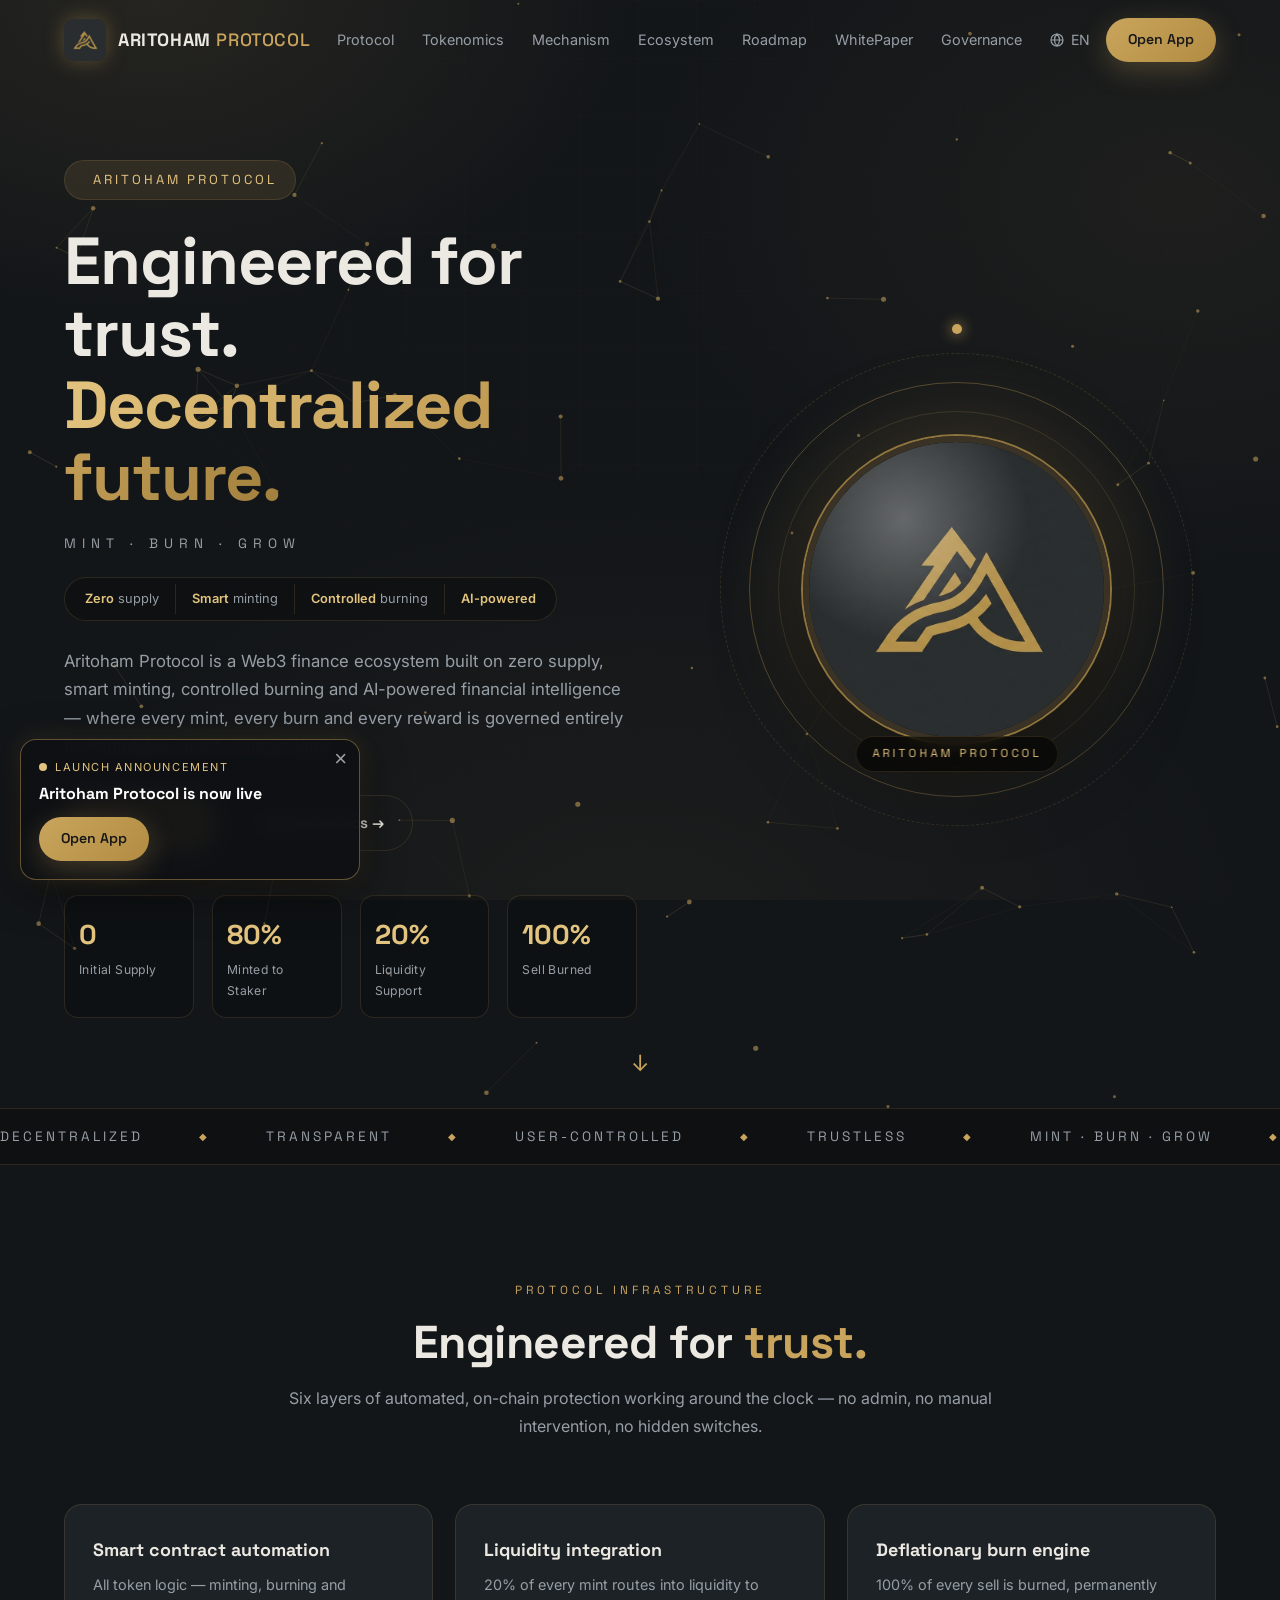
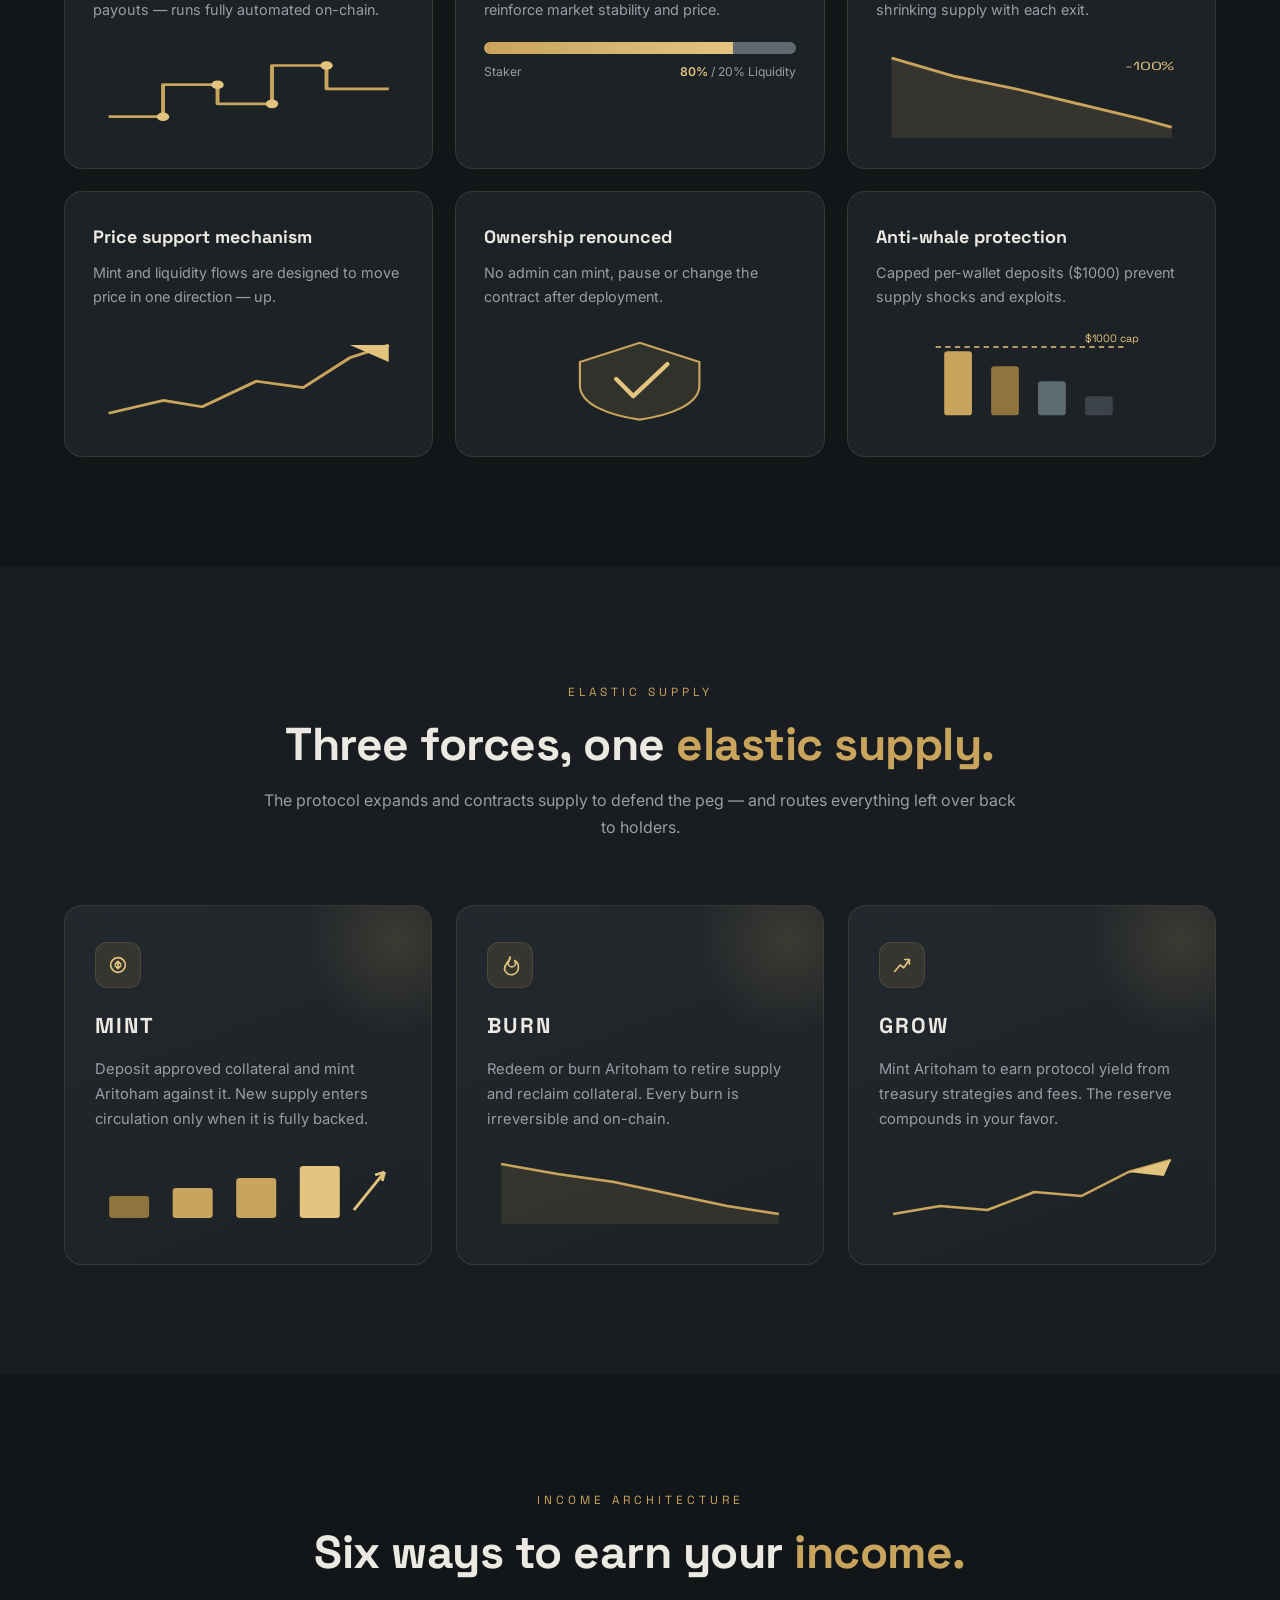
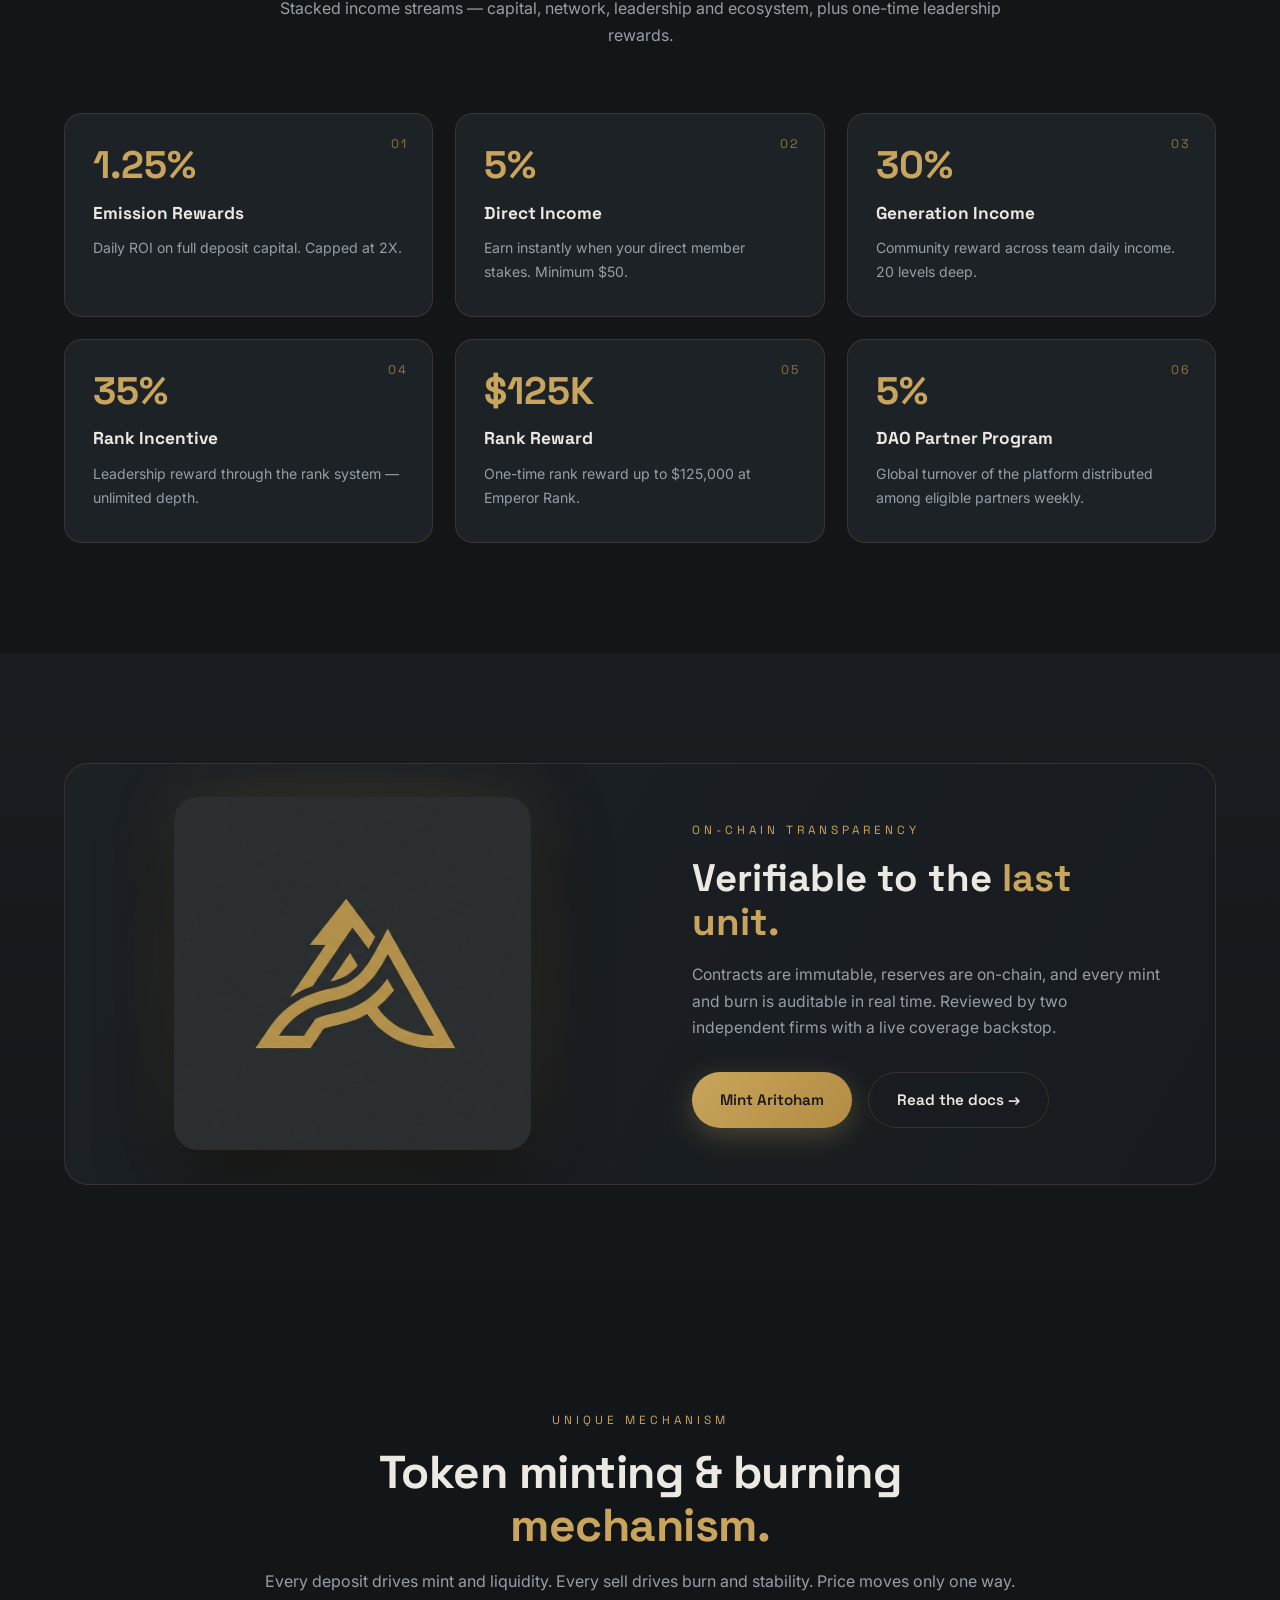
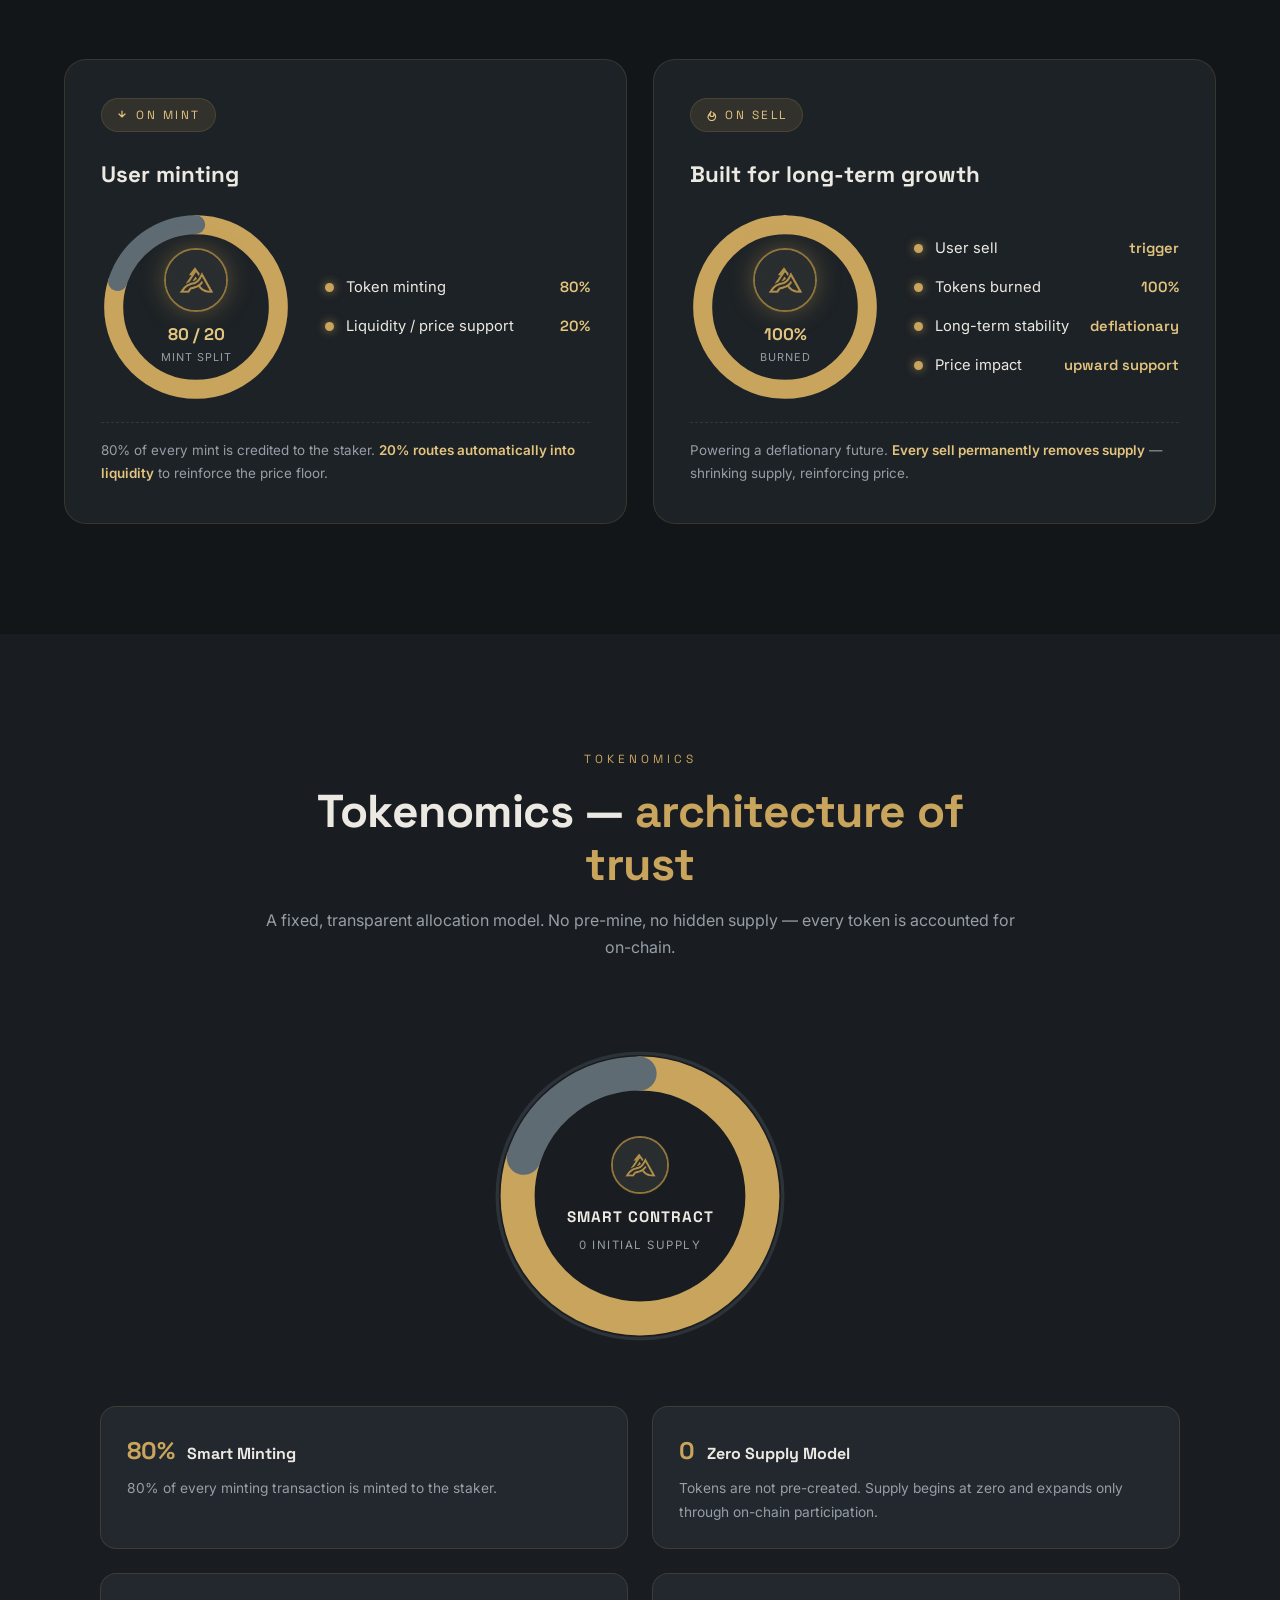
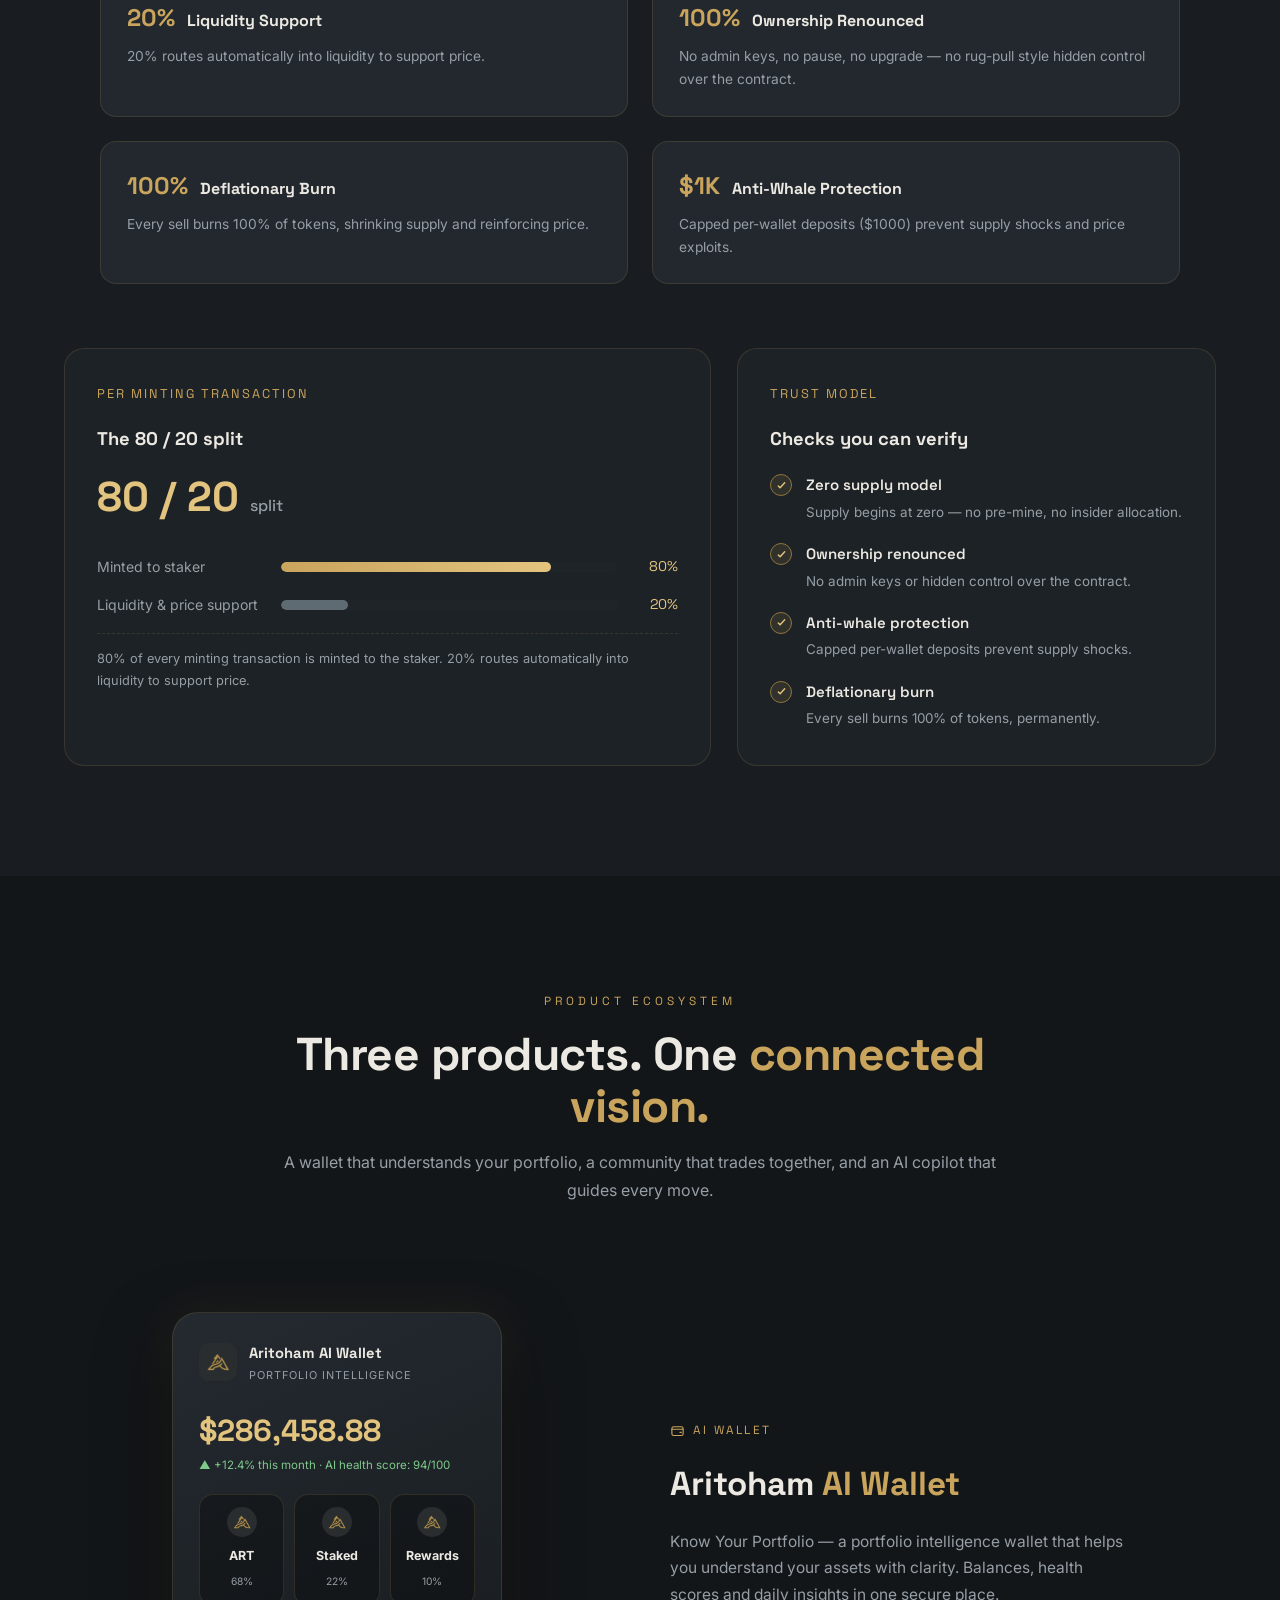
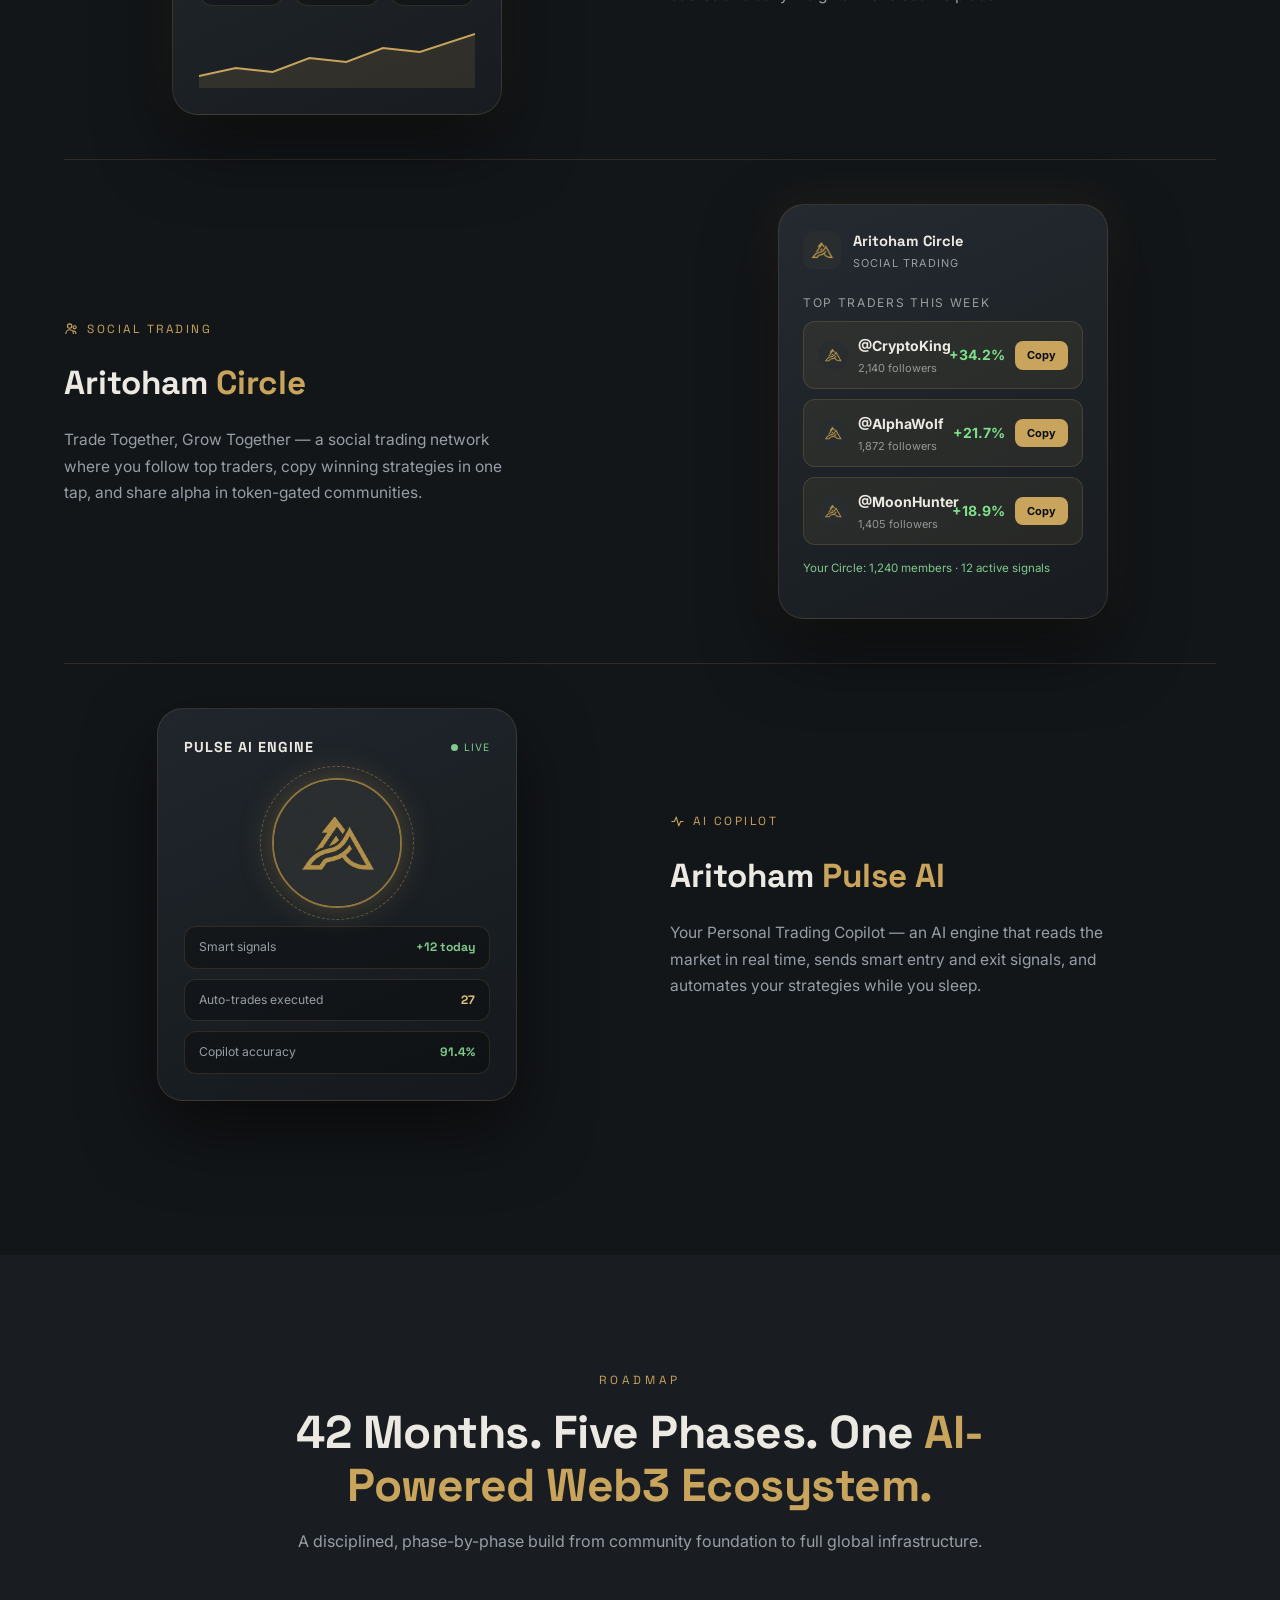
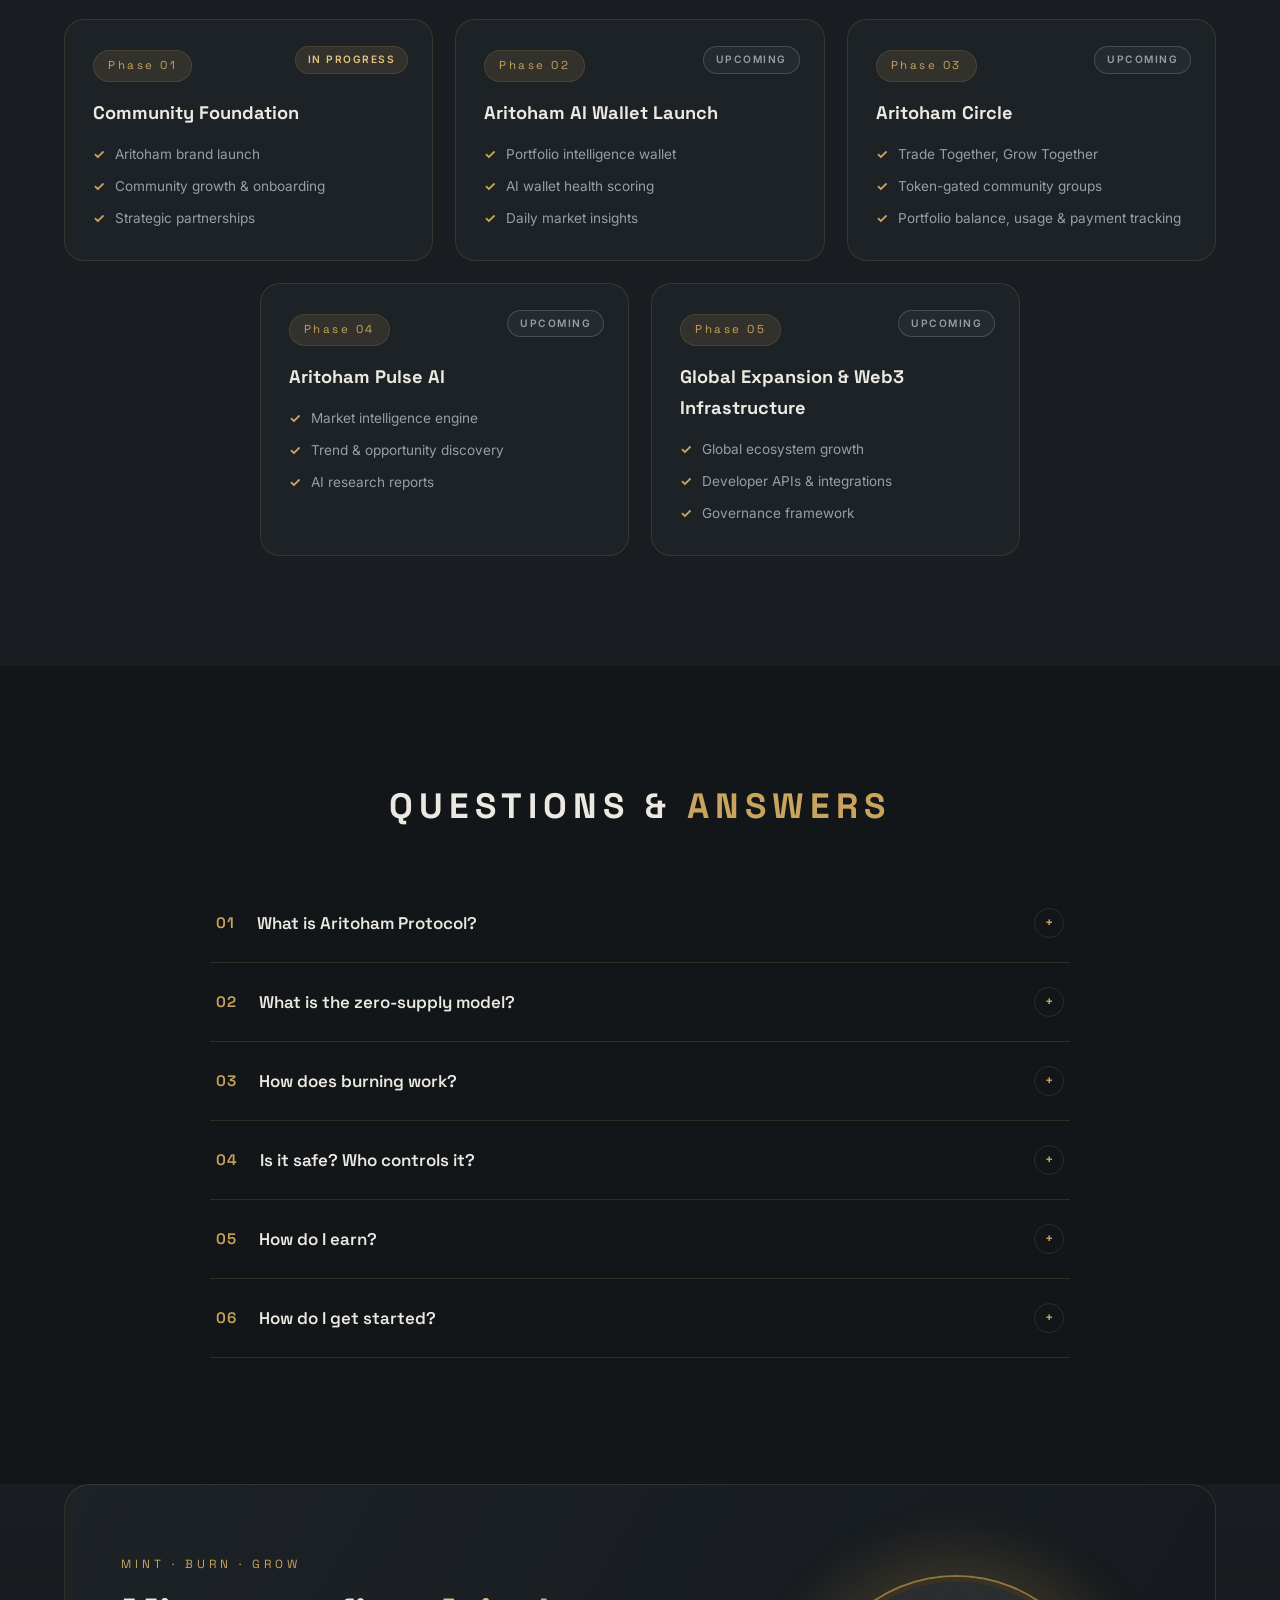
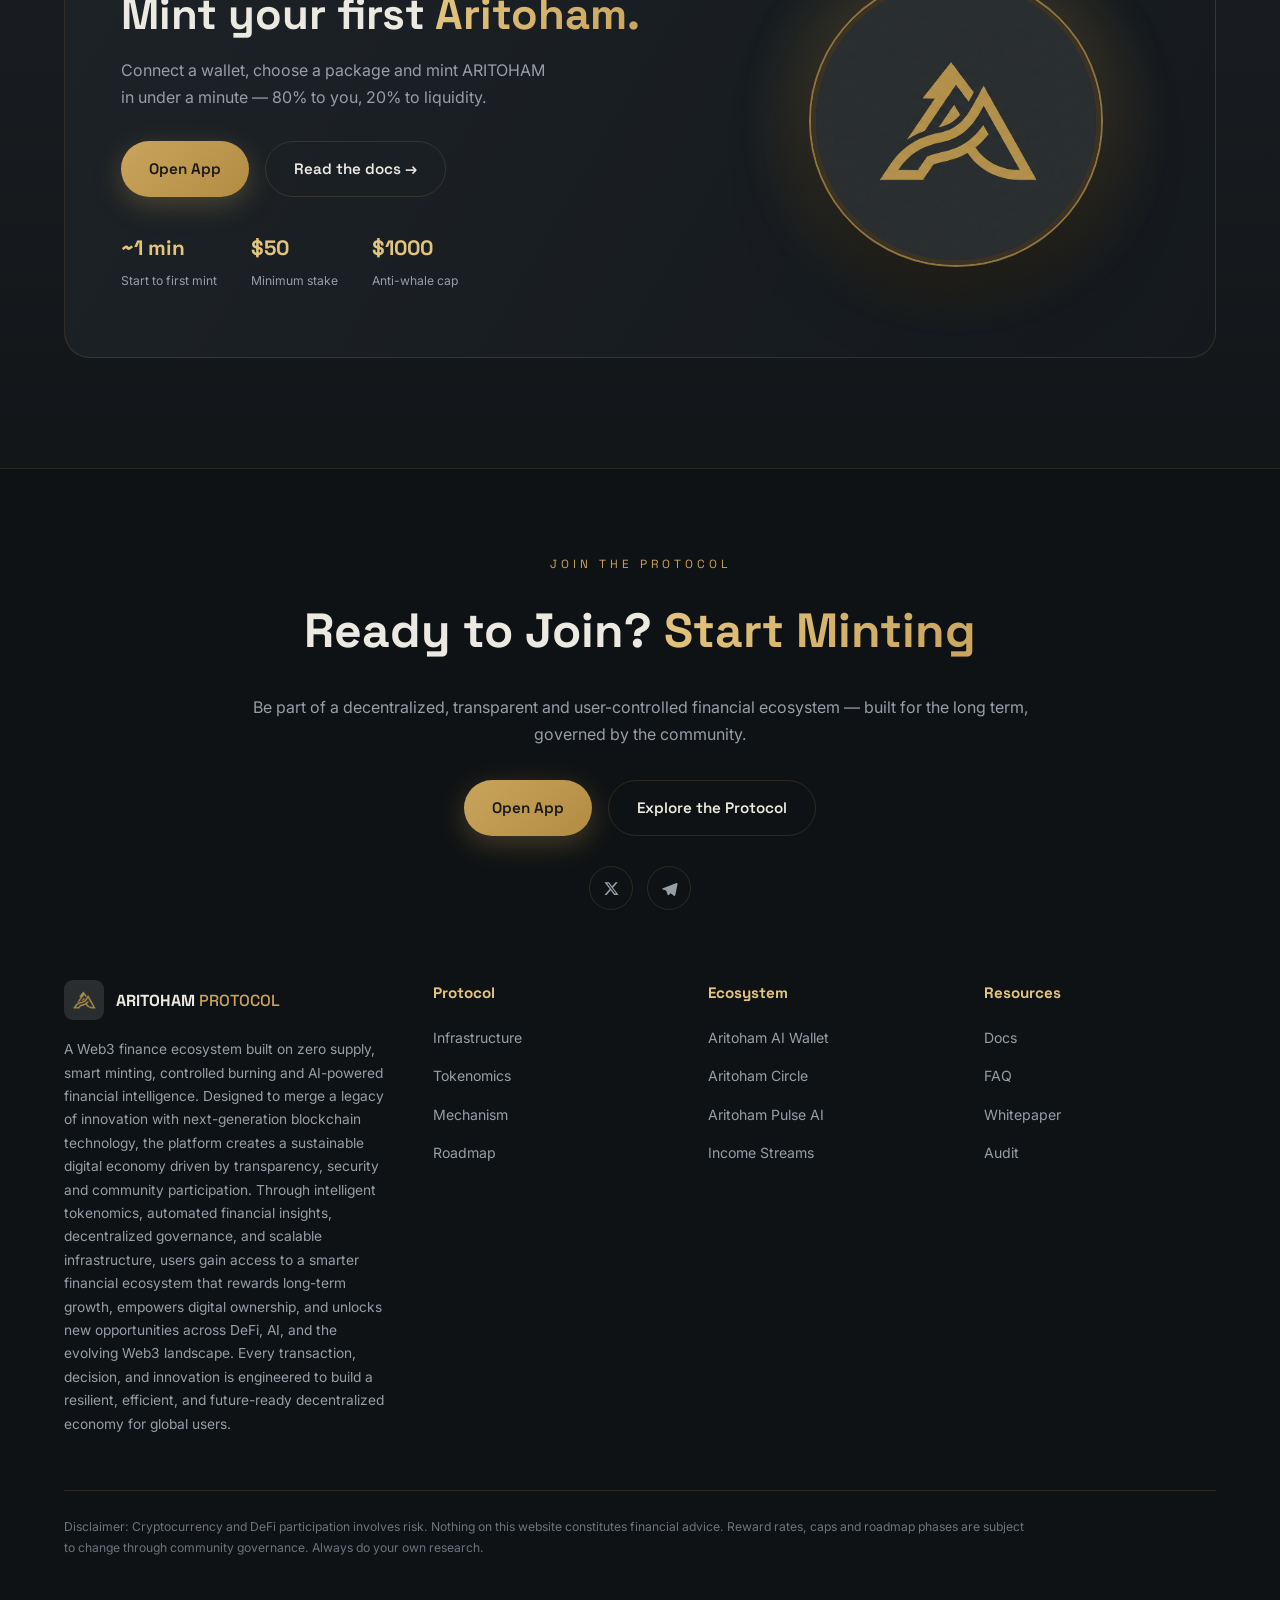
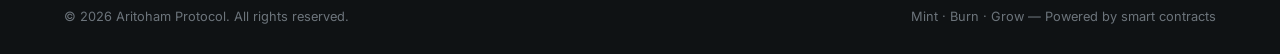
==== commit fd1be2ce: "app.aritoham.com domain added" ====
--- a/index.html
+++ b/index.html
@@ -39,7 +39,7 @@
           <svg viewBox="0 0 24 24" fill="none" stroke-width="1.8"><circle cx="12" cy="12" r="9"/><path d="M3 12h18M12 3c2.5 2.6 3.8 5.7 3.8 9S14.5 18.4 12 21c-2.5-2.6-3.8-5.7-3.8-9S9.5 5.6 12 3z"/></svg>
           EN
         </span>
-        <a href="#mint" class="btn btn-gold btn-sm">Open App</a>
+        <a href="https://app.aritoham.com" class="btn btn-gold btn-sm">Open App</a>
         <button class="hamburger" id="hamburger" aria-label="Toggle menu"><span></span><span></span><span></span></button>
       </div>
     </div>
@@ -689,7 +689,7 @@
             80% to you, 20% to liquidity.
           </p>
           <div class="hero-btns" style="margin-bottom:0">
-            <a href="#home" class="btn btn-gold">Open App</a>
+            <a href="https://app.aritoham.com" class="btn btn-gold">Open App</a>
             <a href="#faq" class="btn btn-ghost">Read the docs &rarr;</a>
           </div>
           <div class="mint-mini">
@@ -713,7 +713,7 @@
         <h2>Ready to Join? <span class="gold">Start Minting</span></h2>
         <p>Be part of a decentralized, transparent and user-controlled financial ecosystem — built for the long term, governed by the community.</p>
         <div class="hero-btns" style="justify-content:center;margin-bottom:0">
-          <a href="#mint" class="btn btn-gold">Open App</a>
+          <a href="https://app.aritoham.com" class="btn btn-gold">Open App</a>
           <a href="#protocol" class="btn btn-ghost">Explore the Protocol</a>
         </div>
         <div class="socials">
@@ -801,7 +801,7 @@
       <div><b id="ltM">00</b><span>Min</span></div>
       <div><b id="ltS">00</b><span>Sec</span></div>
     </div>
-    <a href="#mint" class="btn btn-gold btn-sm">Open App</a>
+    <a href="https://app.aritoham.com" class="btn btn-gold btn-sm">Open App</a>
   </div>
 
   <script>
